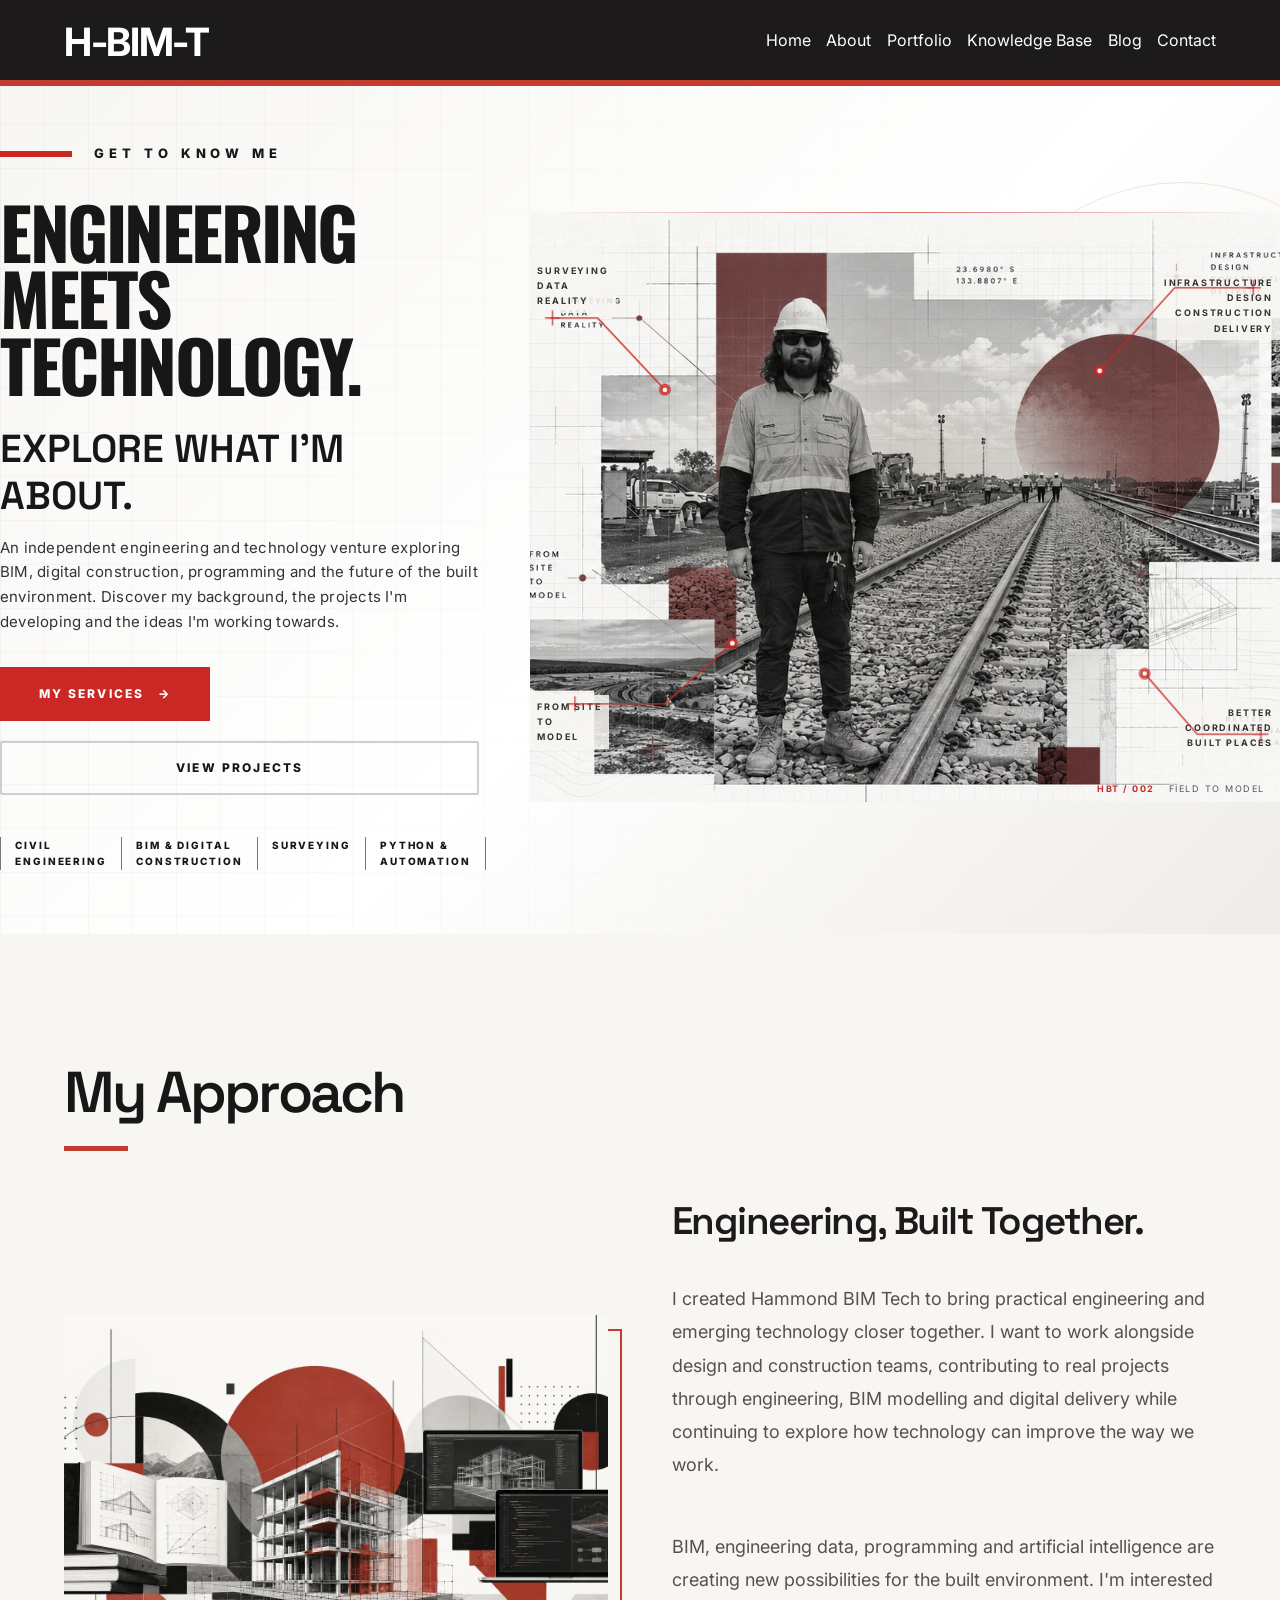
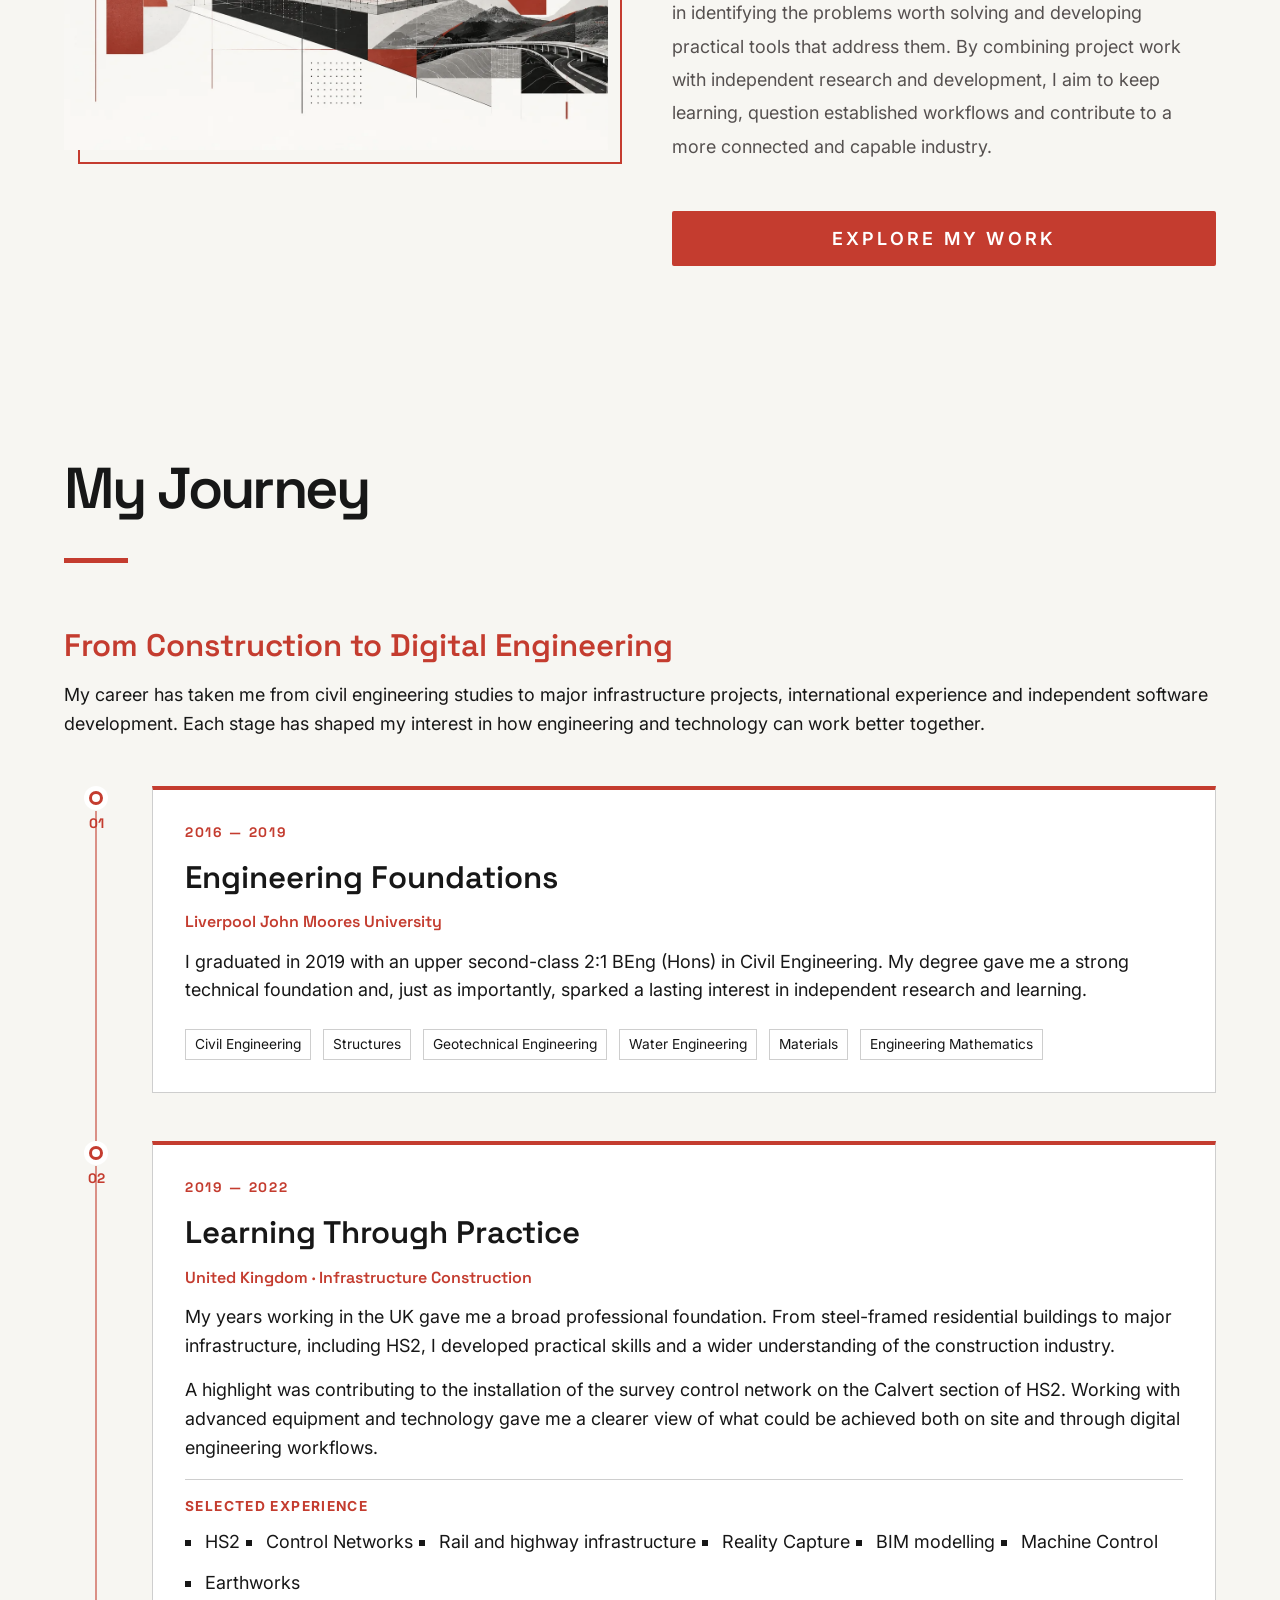
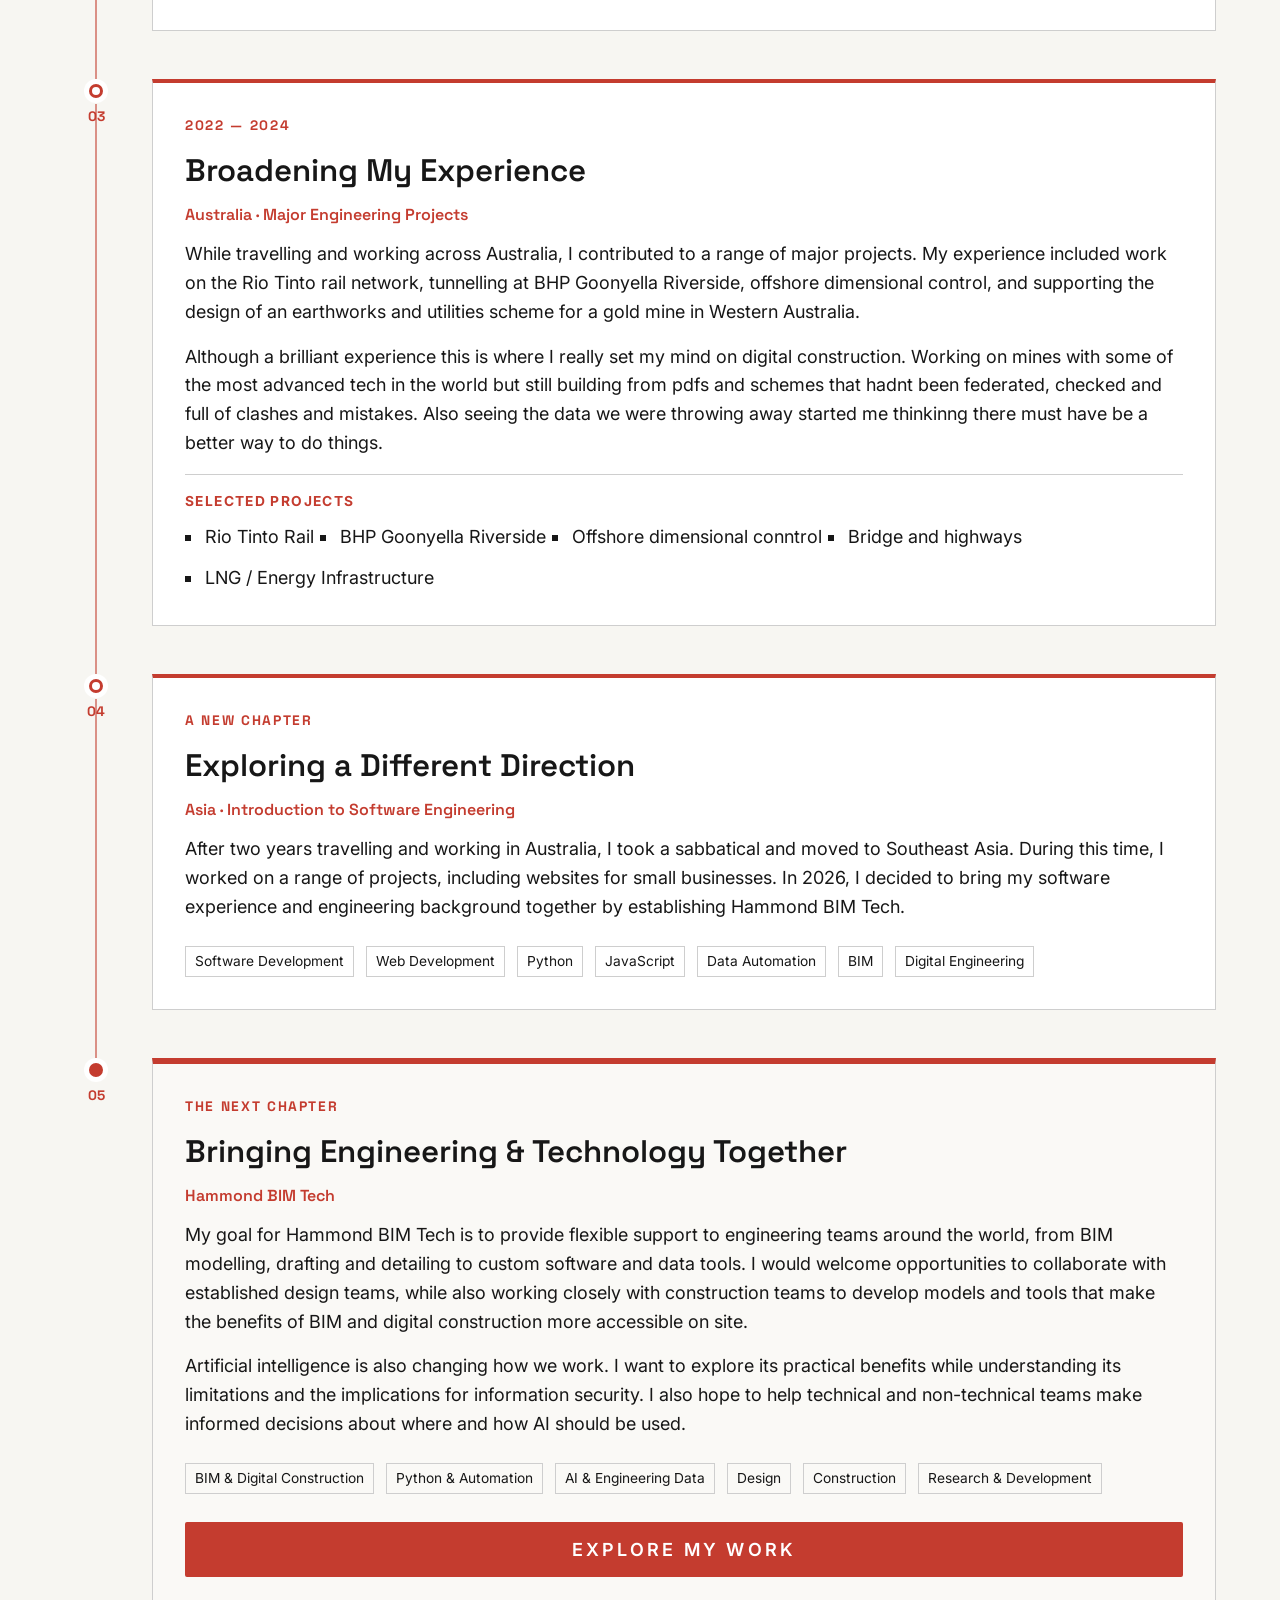
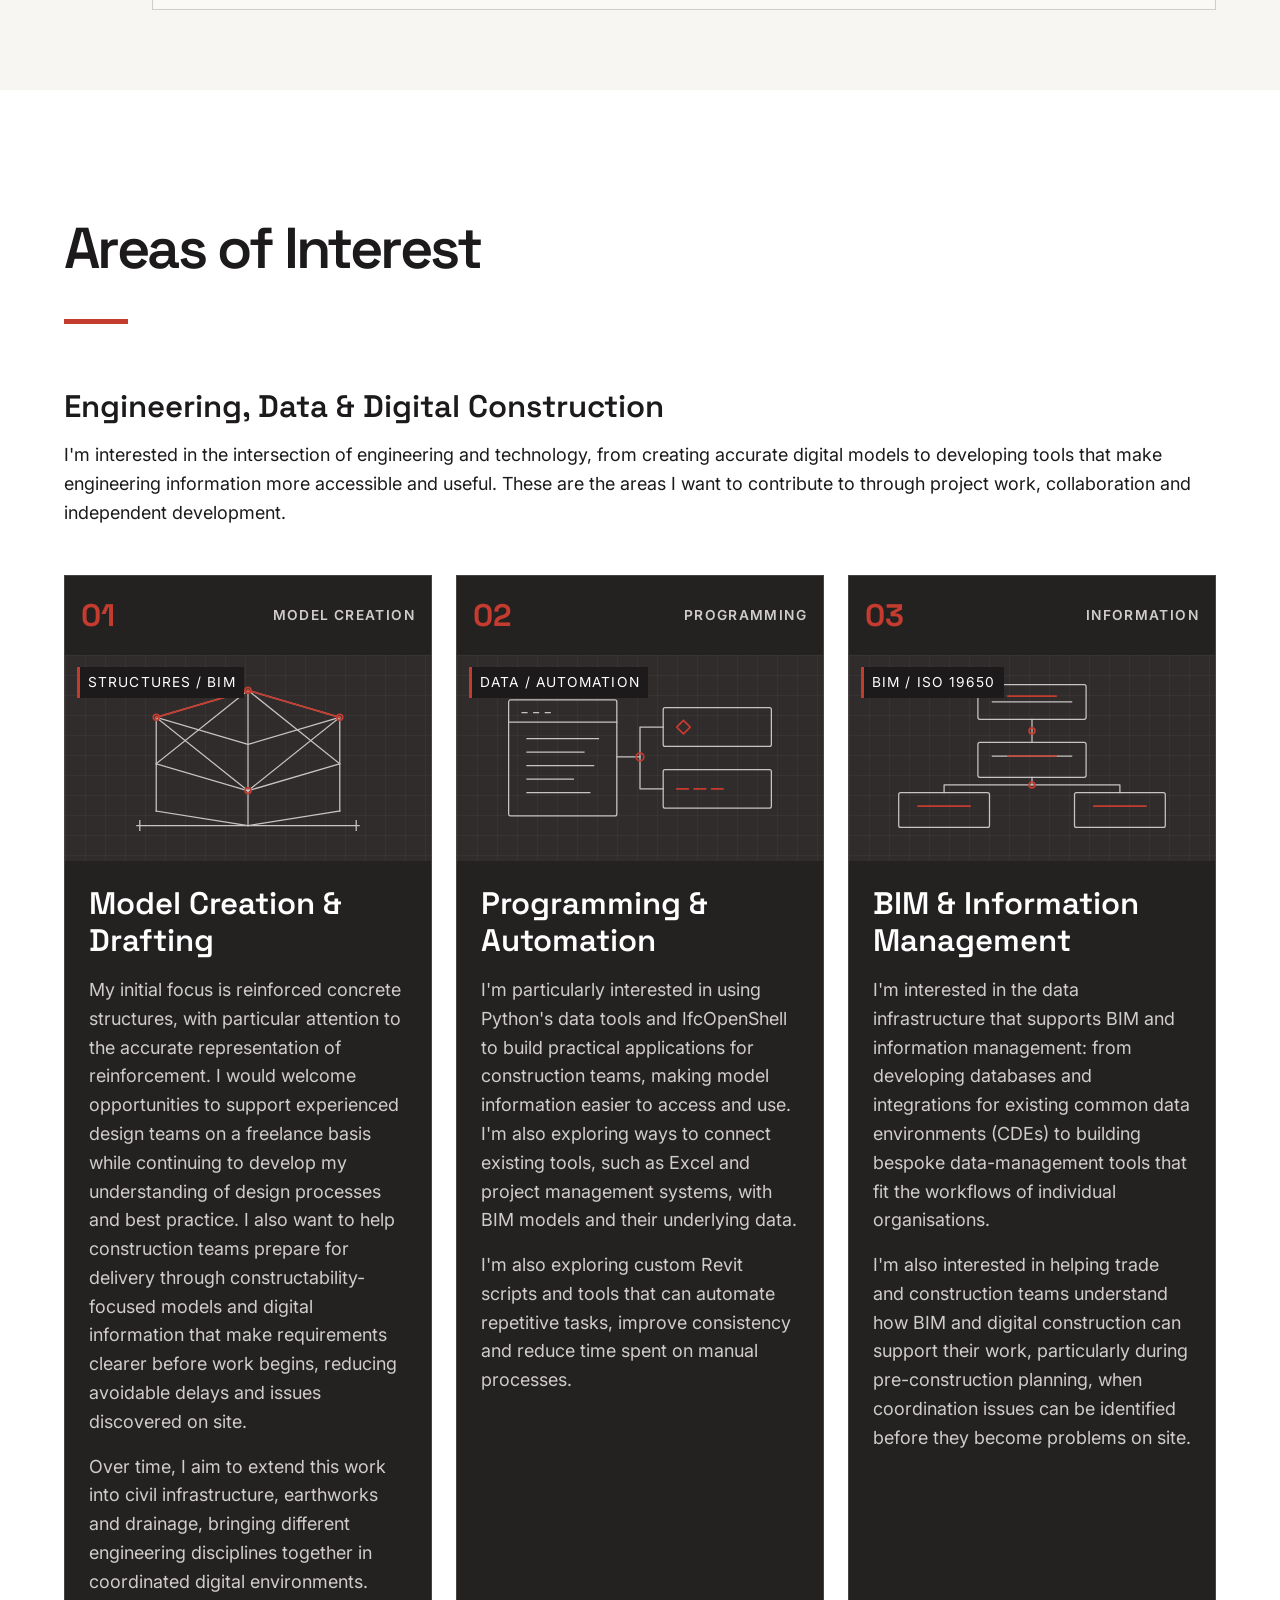
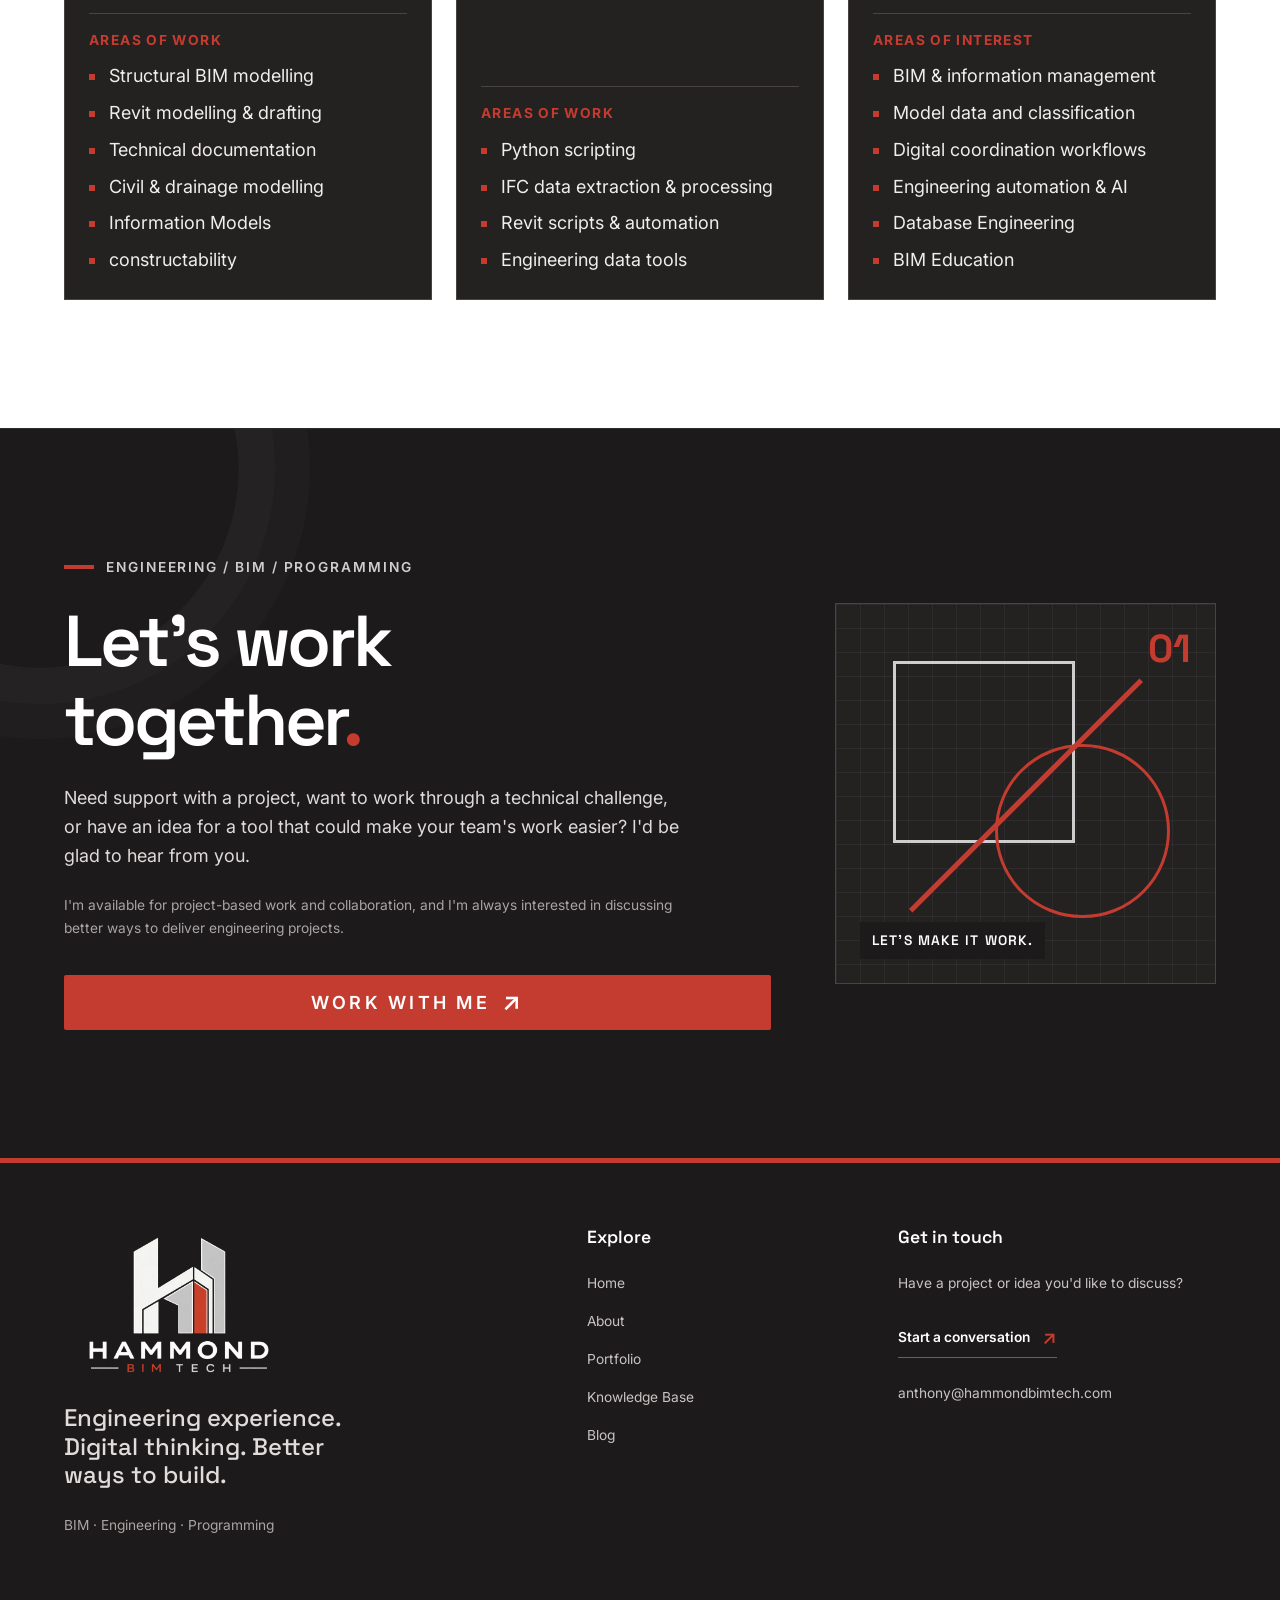
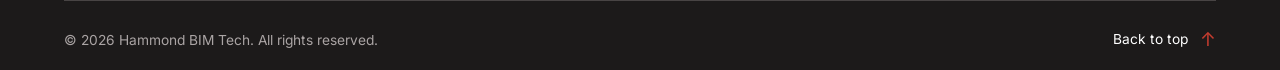
==== about/index.html @ bda22f1b "Initial commit" ====
<!DOCTYPE html>
<html lang="en">
<head>
    <meta charset="UTF-8">
    <meta name="viewport" content="width=device-width, initial-scale=1.0">
    <title>About | Hammond BIM Tech</title>
    <link rel="stylesheet" href="/assets/css/global.css">
    <link rel="stylesheet" href="/assets/css/styles.css">
</head>
<body>
    <!-- Header -->
    <div id="header"></div>

    <!-- Hero -->
    <section class="hero-section">
        <div id="a-hero"></div>
    </section>

    <!-- About -->
    
    
    <section>
        <div class="inner about">
            <h2>My Approach</h2>
            <hr class="line-break">

            <div class="about-content">
                <div class="about-description">
                    <h5>Engineering, Built Together.</h5>

                    <p>
                        I created Hammond BIM Tech to bring practical engineering and emerging technology closer together. I want to work alongside design and construction teams, contributing to real projects through engineering, BIM modelling and digital delivery while continuing to explore how technology can improve the way we work.
                    </p>

                    <p>
                        BIM, engineering data, programming and artificial intelligence are creating new possibilities for the built environment. I'm interested in identifying the problems worth solving and developing practical tools that address them. By combining project work with independent research and development, I aim to keep learning, question established workflows and contribute to a more connected and capable industry.
                    </p>

                    <a href="/portfolio/index.html" class="button tertiary">Explore My Work</a>
                </div>

                <div class="about-image">
                    <img src="/assets/media/Architectural Learning and Digital Workflow.webp"
                        alt="Engineering and digital construction workflows">
                </div>
            </div>
        </div>
    </section>

    
    <!-- My Journey -->
    <section class="journey-section">
        <div class="inner journey">

            <h2>My Journey</h2>
            <hr class="line-break">

            <h5 class="journey-intro-heading">
                From Construction to Digital Engineering
            </h5>

            <p class="journey-intro">
                My career has taken me from civil engineering studies to major infrastructure projects, international experience and independent software development. Each stage has shaped my interest in how engineering and technology can work better together.
            </p>

            <div class="journey-timeline">

                <!-- University -->
                <article class="journey-item">
                    <div class="journey-marker">
                        <span class="journey-node"></span>
                        <span class="journey-index">01</span>
                    </div>

                    <div class="journey-card">
                        <span class="journey-period">2016 — 2019</span>
                        <h3>Engineering Foundations</h3>
                        <h5>Liverpool John Moores University</h5>

                        <p>
                            I graduated in 2019 with an upper second-class 2:1 BEng (Hons) in Civil Engineering. My degree gave me a strong technical foundation and, just as importantly, sparked a lasting interest in independent research and learning.
                        </p>

                        <div class="journey-tags">
                            <span>Civil Engineering</span>
                            <span>Structures</span>
                            <span>Geotechnical Engineering</span>
                            <span>Water Engineering</span>
                            <span>Materials</span>
                            <span>Engineering Mathematics</span>
                        </div>
                    </div>
                </article>

                <!-- United Kingdom -->
                <article class="journey-item">
                    <div class="journey-marker">
                        <span class="journey-node"></span>
                        <span class="journey-index">02</span>
                    </div>

                    <div class="journey-card">
                        <span class="journey-period">2019 — 2022</span>
                        <h3>Learning Through Practice</h3>
                        <h5>United Kingdom · Infrastructure Construction</h5>

                        <p>
                            My years working in the UK gave me a broad professional foundation. From steel-framed residential buildings to major infrastructure, including HS2, I developed practical skills and a wider understanding of the construction industry.
                        </p>

                        <p>
                            A highlight was contributing to the installation of the survey control network on the Calvert section of HS2. Working with advanced equipment and technology gave me a clearer view of what could be achieved both on site and through digital engineering workflows.
                        </p>

                        <div class="journey-project">
                            <span class="journey-project-label">SELECTED EXPERIENCE</span>
                            <ul>
                                <li>HS2</li>
                                <li>Control Networks</li>
                                <li>Rail and highway infrastructure</li>
                                <li>Reality Capture</li>
                                <li>BIM modelling</li>
                                <li>Machine Control</li>
                                <li>Earthworks</li>
                            </ul>
                        </div>
                    </div>
                </article>

                <!-- Australia -->
                <article class="journey-item">
                    <div class="journey-marker">
                        <span class="journey-node"></span>
                        <span class="journey-index">03</span>
                    </div>

                    <div class="journey-card">
                        <span class="journey-period">2022 — 2024</span>
                        <h3>Broadening My Experience</h3>
                        <h5>Australia · Major Engineering Projects</h5>

                        <p>
                            While travelling and working across Australia, I contributed to a range of major projects. My experience included work on the Rio Tinto rail network, tunnelling at BHP Goonyella Riverside, offshore dimensional control, and supporting the design of an earthworks and utilities scheme for a gold mine in Western Australia.
                        </p>

                        <p>
                            Although a brilliant experience this is where I really set my mind on digital construction. Working on mines with some of the most advanced tech in the world but still building from pdfs and schemes that hadnt been federated, checked and full of clashes and mistakes. Also seeing the data  we were throwing away started me thinkinng there must have be a better way to do things. 
                        </p>

                        <div class="journey-project">
                            <span class="journey-project-label">SELECTED PROJECTS</span>
                            <ul>
                                <li>Rio Tinto Rail</li>
                                <li>BHP Goonyella Riverside</li>
                                <li>Offshore dimensional conntrol</li>
                                <li>Bridge and highways</li>
                                <li>LNG / Energy Infrastructure</li>
                            </ul>
                        </div>
                    </div>
                </article>

                <!-- Asia -->
                <article class="journey-item">
                    <div class="journey-marker">
                        <span class="journey-node"></span>
                        <span class="journey-index">04</span>
                    </div>

                    <div class="journey-card">
                        <span class="journey-period">A NEW CHAPTER</span>
                        <h3>Exploring a Different Direction</h3>
                        <h5>Asia · Introduction to Software Engineering</h5>

                        <p>
                            After two years travelling and working in Australia, I took a sabbatical and moved to Southeast Asia. During this time, I worked on a range of projects, including websites for small businesses. In 2026, I decided to bring my software experience and engineering background together by establishing Hammond BIM Tech.
                        </p>


                        <div class="journey-tags">
                            <span>Software Development</span>
                            <span>Web Development</span>
                            <span>Python</span>
                            <span>JavaScript</span>
                            <span>Data Automation</span>
                            <span>BIM</span>
                            <span>Digital Engineering</span>
                        </div>
                    </div>
                </article>

                <!-- Hammond BIM Tech -->
                <article class="journey-item journey-current">
                    <div class="journey-marker">
                        <span class="journey-node"></span>
                        <span class="journey-index">05</span>
                    </div>

                    <div class="journey-card">
                        <span class="journey-period">THE NEXT CHAPTER</span>
                        <h3>Bringing Engineering & Technology Together</h3>
                        <h5>Hammond BIM Tech</h5>

                        <p>
                            My goal for Hammond BIM Tech is to provide flexible support to engineering teams around the world, from BIM modelling, drafting and detailing to custom software and data tools. I would welcome opportunities to collaborate with established design teams, while also working closely with construction teams to develop models and tools that make the benefits of BIM and digital construction more accessible on site.  
                        </p>

                        <p>
                            Artificial intelligence is also changing how we work. I want to explore its practical benefits while understanding its limitations and the implications for information security. I also hope to help technical and non-technical teams make informed decisions about where and how AI should be used.
                        </p>

                        <div class="journey-tags">
                            <span>BIM & Digital Construction</span>
                            <span>Python & Automation</span>
                            <span>AI & Engineering Data</span>
                            <span>Design</span>
                            <span>Construction</span>
                            <span>Research & Development</span>
                        </div>

                        <a href="/portfolio/index.html"
                        class="button tertiary journey-button">
                            Explore My Work
                        </a>
                    </div>
                </article>

            </div>
        </div>
    </section>

    
    <!-- Areas of Interest -->
    <section class="interests-section">
        <div class="inner interests">

            <h2>Areas of Interest</h2>
            <hr class="line-break">

            <h5>Engineering, Data & Digital Construction</h5>

            <p class="interests-intro">
                I'm interested in the intersection of engineering and technology, from creating accurate digital models to developing tools that make engineering information more accessible and useful. These are the areas I want to contribute to through project work, collaboration and independent development.
            </p>

            <div class="interests-grid">

                <!-- 01: Model Creation -->
                <article class="interest-card">
                    <div class="interest-card-header">
                        <span class="interest-index">01</span>
                        <span class="interest-category">MODEL CREATION</span>
                    </div>

                    <div class="interest-graphic interest-graphic-model">
                        <span class="interest-graphic-label">STRUCTURES / BIM</span>
                        <svg viewBox="0 0 320 180" role="img"
                            aria-label="Abstract structural frame drawing">
                            <g class="interest-drawing">
                                <path d="M65 145 V48 L160 20 L255 48 V145"/>
                                <path d="M65 48 L160 76 L255 48"/>
                                <path d="M65 96 L160 124 L255 96"/>
                                <path d="M160 20 V160"/>
                                <path d="M65 145 L160 160 L255 145"/>
                                <path d="M65 48 L160 124"/>
                                <path d="M255 48 L160 124"/>
                                <path d="M65 96 L160 20"/>
                                <path d="M255 96 L160 20"/>
                                <path d="M45 160 H275"/>
                                <path d="M48 155 V165 M272 155 V165"/>
                            </g>
                            <g class="interest-drawing-accent">
                                <path d="M65 48 L160 20 L255 48"/>
                                <circle cx="65" cy="48" r="3"/>
                                <circle cx="160" cy="20" r="3"/>
                                <circle cx="255" cy="48" r="3"/>
                                <circle cx="160" cy="124" r="3"/>
                            </g>
                        </svg>
                    </div>

                    <div class="interest-card-body">
                        <h3>Model Creation & Drafting</h3>

                        <p>
                            My initial focus is reinforced concrete structures, with particular attention to the accurate representation of reinforcement. I would welcome opportunities to support experienced design teams on a freelance basis while continuing to develop my understanding of design processes and best practice. I also want to help construction teams prepare for delivery through constructability-focused models and digital information that make requirements clearer before work begins, reducing avoidable delays and issues discovered on site.
                        </p>

                        <p>
                            Over time, I aim to extend this work into civil infrastructure, earthworks and drainage, bringing different engineering disciplines together in coordinated digital environments.
                        </p>

                        <div class="interest-services">
                            <span class="interest-services-label">AREAS OF WORK</span>
                            <ul>
                                <li>Structural BIM modelling</li>
                                <li>Revit modelling & drafting</li>
                                <li>Technical documentation</li>
                                <li>Civil & drainage modelling</li>
                                <li>Information Models</li>
                                <li>constructability</li>
                            </ul>
                        </div>
                    </div>
                </article>

                <!-- 02: Programming -->
                <article class="interest-card">
                    <div class="interest-card-header">
                        <span class="interest-index">02</span>
                        <span class="interest-category">PROGRAMMING</span>
                    </div>

                    <div class="interest-graphic interest-graphic-code">
                        <span class="interest-graphic-label">DATA / AUTOMATION</span>
                        <svg viewBox="0 0 320 180" role="img"
                            aria-label="Abstract engineering data and code diagram">
                            <g class="interest-drawing">
                                <rect x="24" y="30" width="112" height="120" rx="2"/>
                                <path d="M24 53 H136"/>
                                <path d="M38 43 H43 M50 43 H55 M62 43 H67"/>
                                <path d="M43 70 H117 M43 84 H102 M43 98 H112 M43 112 H91 M43 126 H108"/>
                                <rect x="184" y="38" width="112" height="40" rx="2"/>
                                <rect x="184" y="102" width="112" height="40" rx="2"/>
                                <path d="M136 89 H160 V58 H184"/>
                                <path d="M160 89 V122 H184"/>
                            </g>
                            <g class="interest-drawing-accent">
                                <path d="M198 58 L205 51 L212 58 L205 65 Z"/>
                                <path d="M198 122 H210 M216 122 H228 M234 122 H246"/>
                                <circle cx="160" cy="89" r="4"/>
                            </g>
                        </svg>
                    </div>

                    <div class="interest-card-body">
                        <h3>Programming & Automation</h3>

                        <p>
                            I'm particularly interested in using Python's data tools and IfcOpenShell to build practical applications for construction teams, making model information easier to access and use. I'm also exploring ways to connect existing tools, such as Excel and project management systems, with BIM models and their underlying data. 
                        </p>

                        <p>
                            I'm also exploring custom Revit scripts and tools that can automate repetitive tasks, improve consistency and reduce time spent on manual processes.
                        </p>

                        <div class="interest-services">
                            <span class="interest-services-label">AREAS OF WORK</span>
                            <ul>
                                <li>Python scripting</li>
                                <li>IFC data extraction & processing</li>
                                <li>Revit scripts & automation</li>
                                <li>Engineering data tools</li>
                            </ul>
                        </div>
                    </div>
                </article>

                <!-- 03: BIM and Information Management -->
                <article class="interest-card">
                    <div class="interest-card-header">
                        <span class="interest-index">03</span>
                        <span class="interest-category">INFORMATION</span>
                    </div>

                    <div class="interest-graphic interest-graphic-bim">
                        <span class="interest-graphic-label">BIM / ISO 19650</span>
                        <svg viewBox="0 0 320 180" role="img"
                            aria-label="Abstract connected engineering information diagram">
                            <g class="interest-drawing">
                                <rect x="104" y="14" width="112" height="36" rx="2"/>
                                <rect x="22" y="126" width="94" height="36" rx="2"/>
                                <rect x="204" y="126" width="94" height="36" rx="2"/>
                                <rect x="104" y="74" width="112" height="36" rx="2"/>
                                <path d="M160 50 V74"/>
                                <path d="M160 110 V118 H69 V126"/>
                                <path d="M160 118 H251 V126"/>
                                <path d="M119 32 H201"/>
                                <path d="M119 88 H201"/>
                            </g>
                            <g class="interest-drawing-accent">
                                <circle cx="160" cy="62" r="3"/>
                                <circle cx="160" cy="118" r="3"/>
                                <path d="M135 26 H185 M135 88 H185"/>
                                <path d="M42 140 H96 M224 140 H278"/>
                            </g>
                        </svg>
                    </div>

                    <div class="interest-card-body">
                        <h3>BIM & Information Management</h3>

                        <p>
                            I'm interested in the data infrastructure that supports BIM and information management: from developing databases and integrations for existing common data environments (CDEs) to building bespoke data-management tools that fit the workflows of individual organisations.
                        </p>

                        <p>
                            I'm also interested in helping trade and construction teams understand how BIM and digital construction can support their work, particularly during pre-construction planning, when coordination issues can be identified before they become problems on site.
                        </p>

                        <div class="interest-services">
                            <span class="interest-services-label">AREAS OF INTEREST</span>
                            <ul>
                                <li>BIM & information management</li>
                                <li>Model data and classification</li>
                                <li>Digital coordination workflows</li>
                                <li>Engineering automation & AI</li>
                                <li>Database Engineering</li>
                                <li>BIM Education</li>
                            </ul>
                        </div>
                    </div>
                </article>

            </div>
        </div>
    </section>

    
    <!-- Call to action -->
    <section class="cta-section">
        <div class="inner cta">

            <div class="cta-content">
                <span class="cta-eyebrow">ENGINEERING / BIM / PROGRAMMING</span>

                <h2>Let's work<br class="cta-break"> together<span class="cta-period">.</span></h2>

                <p>
                    Need support with a project, want to work through a technical challenge, or have an idea for a tool that could make your team's work easier? I'd be glad to hear from you.
                </p>

                <p class="cta-secondary-text">
                    I'm available for project-based work and collaboration, and I'm always interested in discussing better ways to deliver engineering projects.
                </p>

                <a href="/contact/index.html" class="button tertiary cta-button">
                    <span>Work With Me</span>
                    <span class="cta-arrow" aria-hidden="true">↗</span>
                </a>
            </div>

            <div class="cta-graphic" aria-hidden="true">
                <div class="cta-graphic-square"></div>
                <div class="cta-graphic-circle"></div>
                <div class="cta-graphic-line"></div>
                <span class="cta-graphic-label">LET'S MAKE IT WORK.</span>
                <span class="cta-graphic-number">01</span>
            </div>

        </div>
    </section>





    


    <!-- Footer -->
    <div id="footer"></div>
    


    <script src="/assets/js/components.js"></script>
    <script src="/assets/js/script.js"></script>
</body>
</html>
---- assets/css/global.css ----
/* ============================================================
   HAMMOND WEB SOLUTIONS - GLOBAL CORE LIBRARY
   ============================================================ */

/* 1. RESET & BASE
   ------------------------------------------------------------ */

@import url('https://fonts.googleapis.com/css2?family=Inter:wght@400;500;600;700&family=Space+Grotesk:wght@400;500;600;700&display=swap');


*, *::before, *::after {
  box-sizing: border-box;
}

* {
  margin: 0;
  padding: 0;
}

html, body {
  height: 100%;
}

body {
  line-height: 1.5;
  -webkit-font-smoothing: antialiased;
  overflow-x: hidden; /* Critical for "Glued" layout */
  background-color: var(--color-bg);
  color: var(--color-text);
}

img, picture, video, canvas, svg {
  display: block;
  max-width: 100%;
}

input, button, textarea, select {
  font: inherit;
}

p, h1, h2, h3, h4, h5, h6 {
  overflow-wrap: break-word;
}

ul, ol {
  list-style: none;
}

a {
  text-decoration: none;
  color: inherit;
}

/* 2. THE ENGINE (:root)
   ------------------------------------------------------------ */
:root {
  /* FONT VARIABLES */
  --font-primary: 'Space Grotesk', sans-serif;
  --font-secondary: 'Inter', sans-serif;

  /* BRAND COLORS */
  --color-primary: #1C1A1A;
  --color-secondary: #cecece;
  --color-tertiary: #C43C2F;
  --color-bg: white;
  --color-text: black;
  --color-text-light: white;

  /* SPACING SYSTEM (8pt Grid) */
  --space-3xs: 0.25rem; /* 4px */
  --space-2xs: 0.5rem;  /* 8px */
  --space-xs: 0.75rem;  /* 12px */
  --space-s: 1rem;      /* 16px */
  --space-m: 1.5rem;    /* 24px */
  --space-l: 2rem;      /* 32px */
  --space-xl: 3rem;     /* 48px */
  --space-2xl: 4rem;    /* 64px */
  --space-3xl: 8rem;    /* 128px */

  /* FLUID TYPE SCALE (Major Third) */
  --text-p: clamp(1rem, 0.95rem + 0.24vw, 1.125rem);
  --text-h6: clamp(1.25rem, 1.16rem + 0.45vw, 1.5rem);
  --text-h5: clamp(1.56rem, 1.41rem + 0.76vw, 1.95rem);
  --text-h4: clamp(1.95rem, 1.71rem + 1.2vw, 2.44rem);
  --text-h3: clamp(2.44rem, 2.08rem + 1.8vw, 3.15rem);
  --text-h2: clamp(2.8rem, 2.4rem + 2.2vw, 3.6rem);
  --text-h1: clamp(3.2rem, 2.7rem + 3vw, 4.5rem);
  --text-xs: clamp(0.8rem, 0.78rem + 0.1vw, 0.88rem);

  --lh-display: 1.1;
  --lh-heading: 1.2;
  --lh-body: 1.6;

  /* SIZING CONSTANTS */
  --h-height-mobile: 64px;
  --h-height-desktop: 80px;
  --inner-max-desktop: 1400px;

  /* MOBILE DEFAULTS (Mobile First) */
  --h-height: var(--h-height-mobile);
  --inner-width: 90%;
  --inner-max: 90%;

  /* THE VIEWPORT CALCULATION (Point 3) */
  --av: calc(100vh - var(--h-height) - 10px);


  /* BUTTON STRUCTURAL DEFAULTS */
  --btn-font-weight: 600;
  --btn-transition: 0.2s ease-in-out;
  
  /* PADDING RATIO (Using your 8pt spacing system) */
  --btn-py: var(--space-s);  /* 16px vertical */
  --btn-px: var(--space-xl); /* 48px horizontal */
  --btn-radius: 4px;         /* Default base radius */

  /* Icons */
  --icon-arrow: clamp(1.2rem, 1rem + 0.55vw, 1.4rem);

}

/* 3. RESPONSIVE UPGRADES
   ------------------------------------------------------------ */
@media (min-width: 769px) {
  :root {
    --h-height: var(--h-height-desktop);
    --inner-width: 90%;
    --inner-max: var(--inner-max-desktop);
  }
}

/* 4. TYPOGRAPHY APPLICATION
   ------------------------------------------------------------ */
h1, h2, h3 {
  font-family: var(--font-primary); /* HEADINGS = IMPACT FONT */
  line-height: var(--lh-display);
  font-weight: 600;
  margin-bottom: var(--space-m);
}

h4, h5, h6 {
  font-family: var(--font-primary);
  line-height: var(--lh-heading);
  font-weight: 600;
  margin-bottom: var(--space-s);
}

h1 { font-size: var(--text-h1); }
h2 { font-size: var(--text-h2); }
h3 { font-size: var(--text-h3); }
h4 { font-size: var(--text-h4); }
h5 { font-size: var(--text-h5); }
h6 { font-size: var(--text-h6); }

p{
  font-family: var(--font-secondary); /* BODY = READABLE FONT */
  font-size: var(--text-p);
  line-height: var(--lh-body);
  margin-bottom: var(--space-m);
}

a{
  font-family: var(--font-secondary);
}

/* 5. STRUCTURE & LAYOUT
   ------------------------------------------------------------ */
.inner {
  width: var(--inner-width);
  max-width: var(--inner-max);
  margin-inline: auto;
  position: relative;
}

/* Vertical Rhythm Reset */
.inner > *:last-child {
  margin-bottom: 0;
}

.btn {
  display: inline-flex;
  align-items: center;
  justify-content: center;
  gap: var(--space-xs);
  font-family: var(--font-secondary);
  font-weight: var(--btn-font-weight);
  font-size: var(--text-p);
  text-align: center;
  padding: var(--space-xs) var(--space-xl);
  border-radius: var(--btn-radius);
  transition: background-color 1s ease;
  cursor: pointer;
  border: 2px solid var(--color-tertiary);
  white-space: nowrap;
  user-select: none;
  color: var(--color-tertiary);
}

.btn:hover{
  background-color: var(--color-tertiary);
  border: var(--color-tertiary);
  color: var(--color-bg);

}

.btn.primary{
  background-color: var(--color-primary);
  color: var(--color-text);
}

.btn.secondary{
  background-color: var(--color-secondary);
  color: var(--color-text);
  width: 100%;
  border: 2px solid var(--color-secondary);
}

.button.secondary{
  background-color: var(--color-secondary);
  color: var(--color-text);
  width: 100%;
  border: 2px solid var(--color-secondary);
}

.button.tertiary{
  display: inline-flex;
  align-items: center;
  justify-content: center;
  gap: var(--space-xs);
  font-family: var(--font-secondary);
  font-weight: var(--btn-font-weight);
  font-size: var(--text-p);
  text-align: center;
  padding: var(--space-xs) var(--space-xs);
  transition: all 0.3s ease;
  cursor: pointer;
  border: 2px solid var(--color-tertiary);
  white-space: nowrap;
  user-select: none;
  color: var(--color-text-light);
  background-color: var(--color-tertiary);
  width: 100%;
}

.button:hover{
  box-shadow: 5px 5px 0px var(--color-primary);
  

}

.btn-text{
  display: flex;
  align-items: center;
  justify-content: center;
  gap: var(--space-xs);
  font-family: var(--font-secondary);
  font-weight: var(--btn-font-weight);
  font-size: var(--text-p);
  text-align: center;
  transition: var(--btn-transition);
  cursor: pointer;
  white-space: nowrap;
  user-select: none;
  text-decoration: underline 2px;
}

.btn-cta{
  display: inline-block;
  padding: var(--space-xs) var(--space-s);
  color: var(--color-bg);
  text-decoration: none;
  font-weight: 700;
  font-size: 0.7rem;
  border-radius: 0;
  white-space: nowrap;
  text-transform: uppercase;
  letter-spacing: 1px;
  background-color: var(--color-secondary);
}

.arrow {
  width: var(--icon-arrow);
  height: var(--icon-arrow);
  flex-shrink: 0;
  transition: transform var(--btn-transition);
  transform: scale(1.8);
  rotate: -45deg;
}


.line-break{
  width: 100%;
  height: 5px;
  color: var(--color-tertiary);
  background-color: var(--color-tertiary);
  border: 1px solid var(--color-tertiary);
  display: block;
  padding-top: 0;
  margin-top: 0;
  margin-bottom: var(--space-m);
}

.line-break-p{
  width: 100%;
  height: 5px;
  color: var(--color-tertiary);
  background-color: var(--color-text-light);
  border: 1px solid var(--color-text-light);
  display: block;
  padding-top: 0;
  margin-top: 0;
  margin-bottom: var(--space-m);
}







/* ============================================================
   SECTION MULTIPLIERS (The "Glue")
   ============================================================ */

/* 1. MOBILE HEIGHTS (Default) */
.m-s-quarter { min-height: calc(var(--av) * 0.25); }
.m-s-half    { min-height: calc(var(--av) * 0.5); }
.m-s-3-4     { min-height: calc(var(--av) * 0.75); }
.m-s-full    { min-height: var(--av); }
.m-s-double  { min-height: calc(var(--av) * 2); }
.m-s-triple  { min-height: calc(var(--av) * 3); }

/* 2. DESKTOP HEIGHTS (769px and up) */
@media (min-width: 769px) {
  .d-s-quarter { min-height: calc(var(--av) * 0.25) !important; }
  .d-s-half    { min-height: calc(var(--av) * 0.5) !important; }
  .d-s-3-4     { min-height: calc(var(--av) * 0.75) !important; }
  .d-s-full    { min-height: var(--av) !important; }
  .d-s-double  { min-height: calc(var(--av) * 2) !important; }
  .d-s-triple  { min-height: calc(var(--av) * 3) !important; }
}
---- assets/css/styles.css ----
/* ------------------------------------- */
/* Components */
/* ------------------------------------- */



/* ------ */
/* Header */
/* ------ */
#header {
    height: var(--h-height);
}


header {
    position: fixed;
    top: 0;
    left: 0;
    width: 100%;
    z-index: 1000;
    box-sizing: border-box;

    background-color: var(--color-primary);
    color: var(--color-text-light);
    border-bottom: 6px solid var(--color-tertiary);
}

.header-inner{
    display: flex;
    justify-content: space-between;
    align-items: center;
    height: var(--h-height);
}

.header-logo{
    font-size: var(--text-h4);
    margin-bottom: 0;
    transition: all ease 0.3s;
}

.header-logo:hover{
    color: var(--color-tertiary);
}

.hamburger {
    display: flex;
    flex-direction: column;
    gap: 6px;
    width: 30px;
    cursor: pointer;
}

.hamburger span {
    display: block;
    width: 100%;
    height: 3px;
    background-color: var(--color-text-light);
    border-radius: 2px;
}

.nav-menu{
    display: none;
}

.nav-button{
    transition: all ease 0.3s;

}

.nav-button:hover{
    color: var(--color-tertiary);
}

@media(min-width: 1024px){
    .hamburger{
        display: none;
    }

    .nav-menu{
        display: flex;
        justify-content: space-between;
        align-items: center;
        height: 100%;
        min-width: 450px;
        color: var(--color-text-light);
    }
}


/* ---------------- */
/* SLIDE OUT MENU   */
/* ---------------- */

.hamburger {
    position: relative;
    z-index: 1001;
    cursor: pointer;
}

.hamburger span {
    display: block;
    transition: transform 0.3s ease, opacity 0.3s ease;
}

/* Hamburger to cross */

.hamburger.active span:nth-child(1) {
    transform: translateY(8.5px) rotate(45deg);
}

.hamburger.active span:nth-child(2) {
    opacity: 0;
}

.hamburger.active span:nth-child(3) {
    transform: translateY(-8.5px) rotate(-45deg);
}


.slide-menu {
    position: fixed;
    top: calc(var(--h-height) + 5px);
    right: 0;
    width: 100%;
    height: 100vh;
    overflow-y: hidden;

    display: flex;
    flex-direction: column;
    align-items: flex-start;
    gap: var(--space-m);
    background-color: var(--color-primary);
    z-index: 1002;

    transform: translateX(100%);
    visibility: hidden;
    pointer-events: none;

    transition:
        transform 0.4s ease,
        visibility 0s linear 0.4s;
}

.slide-menu-inner{
    display: flex;
    flex-direction: column;
    justify-content: flex-start;
    align-items: stretch;
    font-size: var(--text-h6);
    height: 100%;
}

.slide-menu.active {
    transform: translateX(0);
    visibility: visible;
    pointer-events: auto;

    transition:
        transform 0.4s ease,
        visibility 0s;
}


.slide-menu-link {
    display: block;
    color: var(--color-text-light);
    text-decoration: none;
    font-size: var(--text-h5);
    padding: var(--space-s) 0;
    border-bottom: 1px solid var(--color-secondary);
    transition: all ease 0.3s;
}

.slide-menu-link:hover {
    color: var(--color-tertiary);
}

/* Desktop: hide slide-out and hamburger */

@media (min-width: 1024px) {
    .slide-menu,
    .hamburger {
        display: none;
    }
}




/* ------------------------------------- */
/* SITE FOOTER                           */
/* ------------------------------------- */

.site-footer {
    background-color: var(--color-primary);
    color: var(--color-text-light);
    border-top: 5px solid var(--color-tertiary);
    padding-top: var(--space-2xl);
    padding-bottom: var(--space-s);
}

.site-footer-inner {
    display: flex;
    flex-direction: column;
}

/* Main footer layout */

.footer-main {
    display: grid;
    grid-template-columns: minmax(0, 1fr);
    gap: var(--space-xl);
    padding-bottom: var(--space-2xl);
}

/* Brand column */

.footer-brand {
    display: flex;
    flex-direction: column;
    align-items: flex-start;
    gap: var(--space-m);
}

.footer-logo {
    display: inline-block;
    width: 100%;
    max-width: 230px;
    transition: opacity 0.25s ease;
}

.footer-logo:hover {
    opacity: 0.8;
}

.footer-logo img {
    display: block;
    width: 100%;
    height: auto;
    object-fit: contain;
    object-position: left center;
}

.site-footer .footer-tagline {
    max-width: 320px;
    margin-bottom: 0;
    color: #e0dcdc;
    font-family: var(--font-primary);
    font-size: var(--text-h6);
    font-weight: 500;
    line-height: var(--lh-heading);
}

.footer-location {
    color: #aaa4a4;
    font-family: var(--font-secondary);
    font-size: var(--text-xs);
    line-height: var(--lh-body);
}

/* Navigation and contact columns */

.footer-navigation,
.footer-contact {
    display: flex;
    flex-direction: column;
    align-items: flex-start;
    gap: var(--space-s);
    min-width: 0;
}

.site-footer .footer-heading {
    margin-bottom: var(--space-2xs);
    color: var(--color-text-light);
    font-family: var(--font-primary);
    font-size: 1.1rem;
    font-weight: 600;
    line-height: var(--lh-heading);
}

.footer-navigation a,
.footer-contact-link,
.footer-email {
    display: inline-flex;
    align-items: center;
    gap: var(--space-xs);
    max-width: 100%;
    overflow-wrap: anywhere;
    color: #c9c4c4;
    font-family: var(--font-secondary);
    font-size: var(--text-xs);
    line-height: var(--lh-body);
    text-decoration: none;
    transition: color 0.2s ease;
}

.footer-navigation a:hover,
.footer-email:hover {
    color: var(--color-tertiary);
}

.site-footer .footer-contact > p {
    max-width: 340px;
    margin-bottom: var(--space-xs);
    color: #c9c4c4;
    font-size: var(--text-xs);
    line-height: var(--lh-body);
}

.site-footer .footer-contact-link {
    padding-bottom: 5px;
    border-bottom: 1px solid var(--color-tertiary);
    color: var(--color-text-light);
    font-weight: 600;
}

.footer-contact-link span {
    color: var(--color-tertiary);
    font-size: 1.2rem;
    transition: transform 0.2s ease;
}

.footer-contact-link:hover {
    color: var(--color-tertiary);
}

.footer-contact-link:hover span {
    transform: translate(3px, -3px);
}

.footer-email {
    margin-top: var(--space-2xs);
}

/* Copyright bar */

.footer-bottom {
    display: flex;
    flex-direction: column;
    align-items: flex-start;
    gap: var(--space-s);
    padding-top: var(--space-m);
    border-top: 1px solid #484444;
}

.site-footer .footer-copyright {
    margin-bottom: 0;
    color: #aaa4a4;
    font-size: var(--text-xs);
    line-height: var(--lh-body);
}

.footer-back-top {
    display: inline-flex;
    align-items: center;
    gap: var(--space-xs);
    color: var(--color-text-light);
    font-family: var(--font-secondary);
    font-size: var(--text-xs);
    text-decoration: none;
    transition: color 0.2s ease;
}

.footer-back-top span {
    color: var(--color-tertiary);
    font-size: 1.2rem;
    transition: transform 0.2s ease;
}

.footer-back-top:hover {
    color: var(--color-tertiary);
}

.footer-back-top:hover span {
    transform: translateY(-3px);
}

/* Tablet */

@media (min-width: 600px) {
    .footer-main {
        grid-template-columns: minmax(0, 1fr) minmax(0, 1fr);
        column-gap: var(--space-xl);
        row-gap: var(--space-2xl);
    }

    .footer-brand {
        grid-column: 1 / -1;
    }

    .footer-bottom {
        flex-direction: row;
        align-items: center;
        justify-content: space-between;
    }
}

/* Desktop */

@media (min-width: 1024px) {
    .site-footer {
        padding-top: var(--space-2xl);
    }

    .footer-main {
        grid-template-columns: minmax(0, 1.3fr) minmax(150px, 0.7fr)
                               minmax(220px, 0.9fr);
        column-gap: var(--space-2xl);
        row-gap: var(--space-xl);
        padding-bottom: var(--space-2xl);
    }

    .footer-brand {
        grid-column: auto;
    }
}

/* Accessibility */

@media (prefers-reduced-motion: reduce) {
    .footer-logo,
    .footer-navigation a,
    .footer-contact-link,
    .footer-email,
    .footer-contact-link span,
    .footer-back-top,
    .footer-back-top span {
        transition: none;
    }
}



/* ------------------------------------- */
/* Home */
/* ------------------------------------- */

/* ---- */
/* Hero */
/* ---- */

.hero-section {
    min-height: var(--av);
}

#hero {
    width: 100%;
}

.hero{
    position: relative;
}


.hero-content{
    display: flex;
    flex-direction: column;
    gap: var(--space-xs);
    max-width: 600px;

}

.hero-content > h1, p{
    display: block;
    margin-bottom: 0;

}

.hero-buttons{
    display: flex;
    gap: var(--space-s);
}

.hero-img{
    display: none;
}

.hero {
    padding-block: var(--space-l);
}

.building {
    width: 80%;
    height: 80%;
    object-fit: contain;
    filter: grayscale(.72) contrast(1.04);
    animation: float 7s ease-in-out infinite;
    mix-blend-mode: multiply;
}

@media (max-width: 768px) {
    .hero {
        padding-top: var(--space-m);
        padding-bottom: var(--space-l);
    }
}

@media(min-width:1024px){
    .hero{
    display: grid;
    grid-template-columns: 500px 1fr;
    gap: var(--space-m);

    }

    .hero-img{
        display: flex;
        align-items: center;
        justify-content: flex-end;
        place-self: center;
        align-self: center;
        height: var(--av);
        width: 100%;
    }

    .hero-img img{
        object-fit: cover;
        object-position: right center;
        min-height: 250px;
        max-height: 600px;
    }

    
}

/* ----- */
/* About */
/* ----- */
.about{
    display: flex;
    flex-direction: column;
    padding-bottom: var(--space-l);    
}

.about-content h2, p, h5{
    margin-bottom: 0;
}

.about-content{
    display: flex;
    flex-direction: column;
    gap: var(--space-s);
}

.about-image{
    width: 100%;
    max-height: 400px;
    overflow: hidden;
}

.about-image > img{
    object-fit: cover;
    object-position: center;
    
}

.about-description{
    display: flex;
    flex-direction: column;
    order: 1;
    gap: var(--space-s);
}

@media(min-width: 1024px){
    .about-content{
        display: grid;
        grid-template-columns: 1fr 1fr;
        gap: var(--space-m);
    }
    
    .about-image{
        min-width: 400px;
    }
}

/* --------- */
/* Portfolio */
/* --------- */

.portfolio{
    display: flex;
    flex-direction: column;
    padding-bottom: var(--space-m);
}

.portfolio h5{
    margin-bottom: 0;
}

.portfolio-img{
    width: 100%;
    max-height: 400px;
    overflow: hidden;

}

.portfolio-img > img{
    object-fit: cover;
    object-position: center;
}

.portfolio-content{
    display: flex;
    flex-direction: column;
    width: 100%;
    gap: var(--space-m);
}

.portfolio-description{
    display: flex;
    flex-direction: column;
    gap: var(--space-s);
    order: 1;
}

@media(min-width: 1024px){
    .portfolio-content{
        display: grid;
        grid-template-columns: 1fr 1fr;
        gap: var(--space-m);
    }

    .portfolio-description{
        order: unset;
        justify-content: flex-start;
    }
    
    .portfolio-img{
        min-width: 400px;
        min-height: 400px;
        grid-column: 2 / 3;
    }
}

/* -------------- */
/* Knowledge Base */
/* -------------- */


.kb{
    background-color: var(--color-tertiary);
    
}

.knowledge-base{
    display: flex;
    flex-direction: column;
    gap: var(--space-s);
    color: var(--color-text-light);
    padding-top: var(--space-l);
    padding-bottom: var(--space-l);
    
}

.knowledge-base h5, h1, p{
    margin-bottom: 0;
}

.knowledge-base-content{
    display: flex;
    flex-direction: column;
    gap: var(--space-s);
}

.kb-content-card{
    display: flex;
    flex-direction: column;
    gap: var(--space-xs);
}

.cc-img{
    width: 100%;
    min-height: 300px;
    margin-bottom: 0;
}

.cc-img > img{
    height: 100%;
    width: 100%;
    object-fit: cover;
    object-position: center;
    margin-bottom: 0;
    display: block;
}

@media(min-width: 729px){
    .knowledge-base-content{
        display: grid;
        grid-template-columns: 1fr 1fr;
        grid-template-rows: auto;
    }
}

/* ---- */
/* Blog */
/* ---- */

.blog{
    background-color: var(--color-text-light);
    color: var(--color-primary);
}

.blog h2, h5, p{
    margin-bottom: 0;
}

.blog button{
    
}

.knowledge-base.blog{
    color: var(--color-primary);
}


/* ------------------------------------- */
/* CALL TO ACTION                        */
/* ------------------------------------- */

.cta-section {
    position: relative;
    overflow: hidden;
    padding-block: var(--space-2xl);
    background-color: var(--color-primary);
    color: var(--color-text-light);
}

.cta-section .cta {
    display: grid;
    grid-template-columns: minmax(0, 1fr);
    align-items: center;
    gap: var(--space-xl);
    text-align: left;
}

/* Main content */

.cta-content {
    display: flex;
    flex-direction: column;
    align-items: flex-start;
    gap: var(--space-m);
    max-width: 720px;
}

.cta-eyebrow {
    display: inline-flex;
    align-items: center;
    gap: var(--space-xs);
    color: var(--color-secondary);
    font-family: var(--font-secondary);
    font-size: var(--text-xs);
    font-weight: 600;
    letter-spacing: 0.14em;
}

.cta-eyebrow::before {
    content: "";
    display: inline-block;
    width: 30px;
    height: 4px;
    flex-shrink: 0;
    background-color: var(--color-tertiary);
}

.cta-content h2 {
    max-width: 700px;
    margin-bottom: 0;
    color: var(--color-text-light);
    font-size: var(--text-h1);
    line-height: var(--lh-display);
    letter-spacing: -0.045em;
}

.cta-period {
    color: var(--color-tertiary);
}

.cta-content > p {
    max-width: 620px;
    margin-bottom: 0;
    color: #dedada;
    font-size: var(--text-p);
    line-height: var(--lh-body);
}

.cta-content > .cta-secondary-text {
    color: #aaa4a4;
    font-size: var(--text-xs);
}

/* CTA button */

.cta-section .cta-button {
    gap: var(--space-l);
    margin-top: var(--space-xs);
    padding: var(--space-s) var(--space-m);
    border: 2px solid var(--color-tertiary);
    background-color: var(--color-tertiary);
    color: var(--color-text-light);
    text-decoration: none;
    transition:
        background-color 0.25s ease,
        color 0.25s ease,
        box-shadow 0.25s ease,
        transform 0.25s ease;
}

.cta-section .cta-button:hover {
    background-color: transparent;
    color: var(--color-text-light);
    box-shadow: 5px 5px 0 var(--color-tertiary);
    transform: translate(-2px, -2px);
}

.cta-arrow {
    display: inline-block;
    font-size: 1.4em;
    line-height: 1;
    transition: transform 0.25s ease;
}

.cta-section .cta-button:hover .cta-arrow {
    transform: translate(3px, -3px);
}

/* Bauhaus-inspired graphic */

.cta-graphic {
    position: relative;
    display: none;
    width: 100%;
    max-width: 390px;
    aspect-ratio: 1 / 1;
    justify-self: end;
    overflow: hidden;
    border: 1px solid #484444;
    background-color: #242121;
    background-image:
        linear-gradient(#ffffff0b 1px, transparent 1px),
        linear-gradient(90deg, #ffffff0b 1px, transparent 1px);
    background-size: 24px 24px;
}

.cta-graphic-square {
    position: absolute;
    top: 15%;
    left: 15%;
    width: 48%;
    height: 48%;
    border: 3px solid var(--color-secondary);
}

.cta-graphic-circle {
    position: absolute;
    right: 12%;
    bottom: 17%;
    width: 46%;
    aspect-ratio: 1;
    border: 3px solid var(--color-tertiary);
    border-radius: 50%;
}

.cta-graphic-line {
    position: absolute;
    top: 50%;
    left: 7%;
    width: 86%;
    height: 5px;
    background-color: var(--color-tertiary);
    transform: rotate(-45deg);
    transform-origin: center;
}

.cta-graphic-label {
    position: absolute;
    bottom: var(--space-m);
    left: var(--space-m);
    padding: var(--space-2xs) var(--space-xs);
    background-color: var(--color-primary);
    color: var(--color-text-light);
    font-family: var(--font-primary);
    font-size: var(--text-xs);
    font-weight: 600;
    letter-spacing: 0.08em;
}

.cta-graphic-number {
    position: absolute;
    top: var(--space-s);
    right: var(--space-m);
    color: var(--color-tertiary);
    font-family: var(--font-primary);
    font-size: var(--text-h4);
    font-weight: 700;
}

/* Tablet and desktop */

@media (min-width: 769px) {
    .cta-section {
        padding-block: var(--space-3xl);
    }

    .cta-section .cta {
        grid-template-columns: minmax(0, 1.3fr) minmax(260px, 0.7fr);
        gap: var(--space-2xl);
    }

    .cta-graphic {
        display: block;
    }
}

/* Smaller screens */

@media (max-width: 480px) {
    .cta-section {
        padding-block: var(--space-xl);
    }

    .cta-section .cta {
        gap: var(--space-l);
    }

    .cta-content {
        gap: var(--space-s);
    }

    .cta-content h2 {
        font-size: clamp(2.8rem, 12vw, 3.6rem);
    }

    .cta-break {
        display: none;
    }
}

/* Accessibility */

@media (prefers-reduced-motion: reduce) {
    .cta-section .cta-button,
    .cta-arrow {
        transition: none;
    }

    .cta-section .cta-button:hover {
        transform: none;
    }
}



/* ------------------------------------- */
/* About */
/* ------------------------------------- */

.a-hero{
    min-height: calc(var(--av) / 2);
    display: flex;
    flex-direction: column;
}

.a-hero h1, h5{
    color: var(--color-tertiary);
}


/* ------------------------------------- */
/* ABOUT — JOURNEY TIMELINE              */
/* ------------------------------------- */

.journey-section {
    padding-block: var(--space-l);
}

.journey {
    display: flex;
    flex-direction: column;
    gap: var(--space-s);
}

.journey-intro-heading {
    margin-bottom: 0;
}

.journey-intro {
    margin-bottom: var(--space-l);
}

/* Timeline structure */

.journey-timeline {
    --journey-line: var(--color-tertiary);

    display: flex;
    flex-direction: column;
    gap: var(--space-l);

    position: relative;
    padding-bottom: var(--space-s);
}

/* Each milestone */

.journey-item {
    display: grid;
    grid-template-columns: 44px minmax(0, 1fr);
    gap: var(--space-s);
    position: relative;
    min-width: 0;
}

/* Timeline rail */

.journey-marker {
    position: relative;
    display: flex;
    justify-content: center;
    align-items: flex-start;
}

.journey-marker::after {
    content: "";
    position: absolute;
    top: 25px;
    bottom: calc(var(--space-l) * -1);
    left: 50%;
    width: 2px;
    background: var(--journey-line);
    opacity: 0.55;
    transform: translateX(-50%);
}

.journey-item:last-child .journey-marker::after {
    display: none;
}

.journey-node {
    position: relative;
    z-index: 1;
    display: block;
    width: 14px;
    height: 14px;
    margin-top: 5px;
    border: 3px solid var(--color-tertiary);
    background: var(--color-bg);
    border-radius: 50%;
    box-shadow: 0 0 0 5px var(--color-bg);
}

.journey-index {
    position: absolute;
    top: 27px;
    left: 50%;
    transform: translateX(-50%);
    color: var(--color-tertiary);
    font-family: var(--font-primary);
    font-size: var(--text-xs);
    font-weight: 700;
}

/* Milestone content */

.journey-card {
    min-width: 0;
    padding: var(--space-m);
    border: 1px solid var(--color-secondary);
    border-top: 4px solid var(--color-tertiary);
    background: var(--color-bg);

    display: flex;
    flex-direction: column;
    align-items: flex-start;
    gap: var(--space-s);

    transition: box-shadow 0.25s ease,
                transform 0.25s ease;
}

.journey-card:hover {
    box-shadow: 5px 5px 0 var(--color-primary);
    transform: translate(-2px, -2px);
}

.journey-period {
    display: inline-block;
    color: var(--color-tertiary);
    font-family: var(--font-primary);
    font-size: var(--text-xs);
    font-weight: 700;
    letter-spacing: 0.12em;
    text-transform: uppercase;
}

.journey-card h3 {
    font-size: var(--text-h5);
    line-height: var(--lh-heading);
    margin-bottom: 0;
}

.journey-card h5 {
    font-size: 1rem;
    margin-bottom: 0;
}

.journey-card p {
    margin-bottom: 0;
}

.journey-project {
    width: 100%;
    padding-top: var(--space-s);
    border-top: 1px solid var(--color-secondary);
}

.journey-project-label {
    display: block;
    margin-bottom: var(--space-xs);
    color: var(--color-tertiary);
    font-size: var(--text-xs);
    font-weight: 700;
    letter-spacing: 0.1em;
}

.journey-project ul {
    display: flex;
    flex-wrap: wrap;
    gap: var(--space-xs) var(--space-m);
    padding-left: 1.1rem;
    list-style: square;
}

.journey-project li {
    padding-left: 2px;
    font-size: var(--text-p);
    line-height: var(--lh-body);
}

.journey-tags {
    display: flex;
    flex-wrap: wrap;
    gap: var(--space-xs);
    margin-top: var(--space-2xs);
}

.journey-tags span {
    display: inline-block;
    padding: 5px 9px;
    border: 1px solid var(--color-secondary);
    font-size: var(--text-xs);
    line-height: 1.4;
}

.journey-current .journey-card {
    border-top-width: 6px;
    background: #faf9f6;
}

.journey-current .journey-node {
    background: var(--color-tertiary);
}

.journey-button {
    margin-top: var(--space-xs);
}

/* Desktop refinements */

@media (min-width: 769px) {
    .journey-section {
        padding-block: var(--space-2xl);
    }

    .journey-timeline {
        gap: var(--space-xl);
    }

    .journey-item {
        grid-template-columns: 64px minmax(0, 1fr);
        gap: var(--space-m);
    }

    .journey-card {
        padding: var(--space-l);
    }

    .journey-marker::after {
        bottom: calc(var(--space-xl) * -1);
    }
}

/* Smaller mobile screens */

@media (max-width: 480px) {
    .journey-item {
        grid-template-columns: 30px minmax(0, 1fr);
        gap: var(--space-xs);
    }

    .journey-card {
        padding: var(--space-s);
    }

    .journey-card h3 {
        font-size: var(--text-h6);
    }

    .journey-tags {
        gap: var(--space-2xs);
    }

    .journey-tags span {
        font-size: 0.75rem;
    }
}

/* Accessibility */

@media (prefers-reduced-motion: reduce) {
    .journey-card {
        transition: none;
    }

    .journey-card:hover {
        transform: none;
    }
}



/* ------------------------------------- */
/* ABOUT — AREAS OF INTEREST             */
/* ------------------------------------- */

.interests-section {
    padding-block: var(--space-2xl);
    background-color: var(--color-text-light);
    color: var(--color-primary);
}

.interests {
    display: flex;
    flex-direction: column;
    gap: var(--space-s);
}

.interests > .line-break {
    margin-bottom: var(--space-s);
    background-color: var(--color-tertiary);
}

.interests > h5 {
    color: var(--color-primary);
    margin-bottom: 0;
}

.interests-intro {
    margin-bottom: var(--space-l);
    color: var(--color-primary);
}

/* Card grid */

.interests-grid {
    display: grid;
    grid-template-columns: minmax(0, 1fr);
    gap: var(--space-m);
    align-items: stretch;
}

.interest-card {
    min-width: 0;
    display: flex;
    flex-direction: column;
    border: 1px solid #484444;
    background-color: #242121;
    transition: border-color 0.25s ease,
                transform 0.25s ease,
                box-shadow 0.25s ease;
}

.interest-card:hover {
    border-color: var(--color-tertiary);
    transform: translateY(-3px);
    box-shadow: 5px 5px 0 var(--color-tertiary);
}

/* Card header */

.interest-card-header {
    display: flex;
    justify-content: space-between;
    align-items: center;
    gap: var(--space-xs);
    padding: var(--space-s) var(--space-s) 0;
}

.interest-index {
    color: var(--color-tertiary);
    font-family: var(--font-primary);
    font-size: var(--text-h5);
    font-weight: 700;
}

.interest-category {
    color: #d0cccc;
    font-family: var(--font-secondary);
    font-size: var(--text-xs);
    font-weight: 600;
    letter-spacing: 0.1em;
    text-align: right;
}

/* Technical graphic */

.interest-graphic {
    position: relative;
    display: flex;
    align-items: center;
    justify-content: center;
    width: 100%;
    aspect-ratio: 16 / 9;
    margin-top: var(--space-s);
    overflow: hidden;
    background-color: #302c2c;
    background-image:
        linear-gradient(#ffffff08 1px, transparent 1px),
        linear-gradient(90deg, #ffffff08 1px, transparent 1px);
    background-size: 20px 20px;
}

.interest-graphic svg {
    width: 100%;
    height: 100%;
    padding: var(--space-s);
}

.interest-drawing {
    fill: none;
    stroke: #c9c4c4;
    stroke-width: 1.3;
    stroke-linecap: square;
    stroke-linejoin: round;
}

.interest-drawing-accent {
    fill: none;
    stroke: var(--color-tertiary);
    stroke-width: 1.8;
    stroke-linecap: round;
    stroke-linejoin: round;
}

.interest-graphic-label {
    position: absolute;
    top: var(--space-xs);
    left: var(--space-xs);
    z-index: 1;
    padding: 5px 8px;
    background-color: var(--color-primary);
    border-left: 3px solid var(--color-tertiary);
    color: var(--color-text-light);
    font-size: var(--text-xs);
    letter-spacing: 0.08em;
}

/* Card body */

.interest-card-body {
    display: flex;
    flex-direction: column;
    align-items: flex-start;
    flex: 1;
    gap: var(--space-s);
    padding: var(--space-m);
}

.interest-card-body h3 {
    margin-bottom: 0;
    color: var(--color-text-light);
    font-size: var(--text-h5);
    line-height: var(--lh-heading);
}

.interest-card-body p {
    margin-bottom: 0;
    color: #d0cccc;
}

/* Service / interest list */

.interest-services {
    width: 100%;
    margin-top: auto;
    padding-top: var(--space-s);
    border-top: 1px solid #484444;
}

.interest-services-label {
    display: block;
    margin-bottom: var(--space-xs);
    color: var(--color-tertiary);
    font-size: var(--text-xs);
    font-weight: 700;
    letter-spacing: 0.1em;
}

.interest-services ul {
    display: flex;
    flex-direction: column;
    gap: var(--space-2xs);
    padding-left: 1.1rem;
    list-style: square;
}

.interest-services li {
    padding-left: 2px;
    color: #f0eded;
    font-family: var(--font-secondary);
    font-size: var(--text-p);
    line-height: var(--lh-body);
}

.interest-services li::marker {
    color: var(--color-tertiary);
}

/* Tablet */

@media (min-width: 729px) {
    .interests-grid {
        grid-template-columns: repeat(2, minmax(0, 1fr));
    }
}

/* Desktop */

@media (min-width: 1024px) {
    .interests-section {
        padding-block: var(--space-3xl);
    }

    .interests-grid {
        grid-template-columns: repeat(3, minmax(0, 1fr));
        gap: var(--space-m);
    }

    .interest-card-body {
        padding: var(--space-m);
    }
}

/* Small mobile */

@media (max-width: 420px) {
    .interest-card-body {
        padding: var(--space-s);
    }

    .interest-card-body h3 {
        font-size: var(--text-h6);
    }

    .interest-category {
        font-size: 0.7rem;
    }
}

/* Accessibility */

@media (prefers-reduced-motion: reduce) {
    .interest-card {
        transition: none;
    }

    .interest-card:hover {
        transform: none;
    }
}


/* =========================================================
   HAMMOND BIM TECH — HOMEPAGE VISUAL UPGRADE
   Layered over existing homepage styles.
   ========================================================= */

/* ---------- GLOBAL POLISH ---------- */

html {
    scroll-behavior: smooth;
}

body {
    --home-ink: #1C1A1A;
    --home-red: #C43C2F;
    --home-paper: #f7f6f3;
    --home-muted: #6f6b69;
}

/* More deliberate section spacing */

body > section:not(.hero-section):not(.cta-section) {
    position: relative;
    isolation: isolate;
}

/* Refined heading underline */

body > section:not(.hero-section) .line-break {
    width: 64px;
    height: 5px;
    margin-bottom: var(--space-xl);
    border: 0;
    background: var(--color-tertiary);
    transform-origin: left;
}

/* Better heading rhythm */

body > section .inner > h2 {
    letter-spacing: -0.045em;
    line-height: 1.05;
}

/* ---------- HERO ---------- */

.hero-section {
    position: relative;
    isolation: isolate;
    overflow: hidden;
    background:
        linear-gradient(135deg, #f7f6f3 0%, #ffffff 55%, #eeece8 100%);
}

.hero-section::before {
    content: "";
    position: absolute;
    inset: 0;
    z-index: -1;
    pointer-events: none;
    background-image:
        linear-gradient(#1c1a1a08 1px, transparent 1px),
        linear-gradient(90deg, #1c1a1a08 1px, transparent 1px);
    background-size: 44px 44px;
    mask-image: linear-gradient(to right, black, transparent 85%);
}

.hero-section::after {
    content: "";
    position: absolute;
    z-index: -1;
    top: 12%;
    right: -120px;
    width: clamp(220px, 34vw, 520px);
    aspect-ratio: 1;
    border: 1px solid #c43c2f24;
    border-radius: 50%;
    pointer-events: none;
}

.hero {
    min-height: var(--av);
    align-items: center;
    padding-block: clamp(3rem, 7vw, 7rem);
}

.hero-content {
    position: relative;
    z-index: 1;
    gap: var(--space-m);
    animation: home-rise-in 0.8s ease both;
}

.hero-content h1 {
    max-width: 760px;
    font-size: clamp(3rem, 5.5vw, 5.5rem);
    line-height: 0.99;
    letter-spacing: -0.065em;
    text-wrap: balance;
}

.hero-content p {
    max-width: 570px;
    color: #55504e;
    line-height: 1.8;
}

.hero-img {
    position: relative;
    isolation: isolate;
}

.hero-img::before {
    content: "";
    position: absolute;
    z-index: -1;
    inset: 8% 0 4% 10%;
    border: 1px solid #c43c2f75;
    transform: translate(14px, 14px);
}

.hero-img img {
    filter: grayscale(0.35) contrast(1.04);
    transition:
        filter 0.6s ease,
        transform 0.8s cubic-bezier(.2,.7,.2,1);
}

.hero-img:hover img {
    filter: grayscale(0) contrast(1.04);
    transform: translate(-4px, -4px);
}

/* ---------- BUTTONS ---------- */

.button.tertiary,
.button.secondary {
    position: relative;
    isolation: isolate;
    overflow: hidden;
    border-radius: 2px;
    text-decoration: none;
    transition:
        color 0.25s ease,
        background-color 0.25s ease,
        border-color 0.25s ease,
        box-shadow 0.25s ease,
        transform 0.25s ease;
}

.button.tertiary:hover,
.button.secondary:hover {
    transform: translate(-3px, -3px);
    box-shadow: 5px 5px 0 var(--color-primary);
}

/* ---------- ABOUT ---------- */

.about {
    padding-block: clamp(3rem, 6vw, 6rem);
}

.about-content {
    align-items: center;
    gap: clamp(2rem, 5vw, 5rem);
}

.about-description {
    gap: var(--space-m);
}

.about-description h5 {
    max-width: 540px;
    color: var(--color-primary);
    font-size: clamp(1.8rem, 3vw, 2.7rem);
    line-height: 1.12;
    letter-spacing: -0.04em;
}

.about-description p {
    max-width: 650px;
    color: #565150;
    line-height: 1.85;
}

.about-image {
    position: relative;
    overflow: visible;
    max-height: none;
}

.about-image::after {
    content: "";
    position: absolute;
    z-index: -1;
    top: 14px;
    right: -14px;
    bottom: -14px;
    left: 14px;
    border: 2px solid var(--color-tertiary);
    pointer-events: none;
}

.about-image img {
    width: 100%;
    aspect-ratio: 5 / 4;
    object-fit: cover;
    filter: saturate(0.78);
    transition:
        filter 0.5s ease,
        transform 0.5s ease;
}

.about-image:hover img {
    filter: saturate(1);
    transform: translate(-4px, -4px);
}

/* ---------- PORTFOLIO ---------- */

.portfolio {
    padding-block: clamp(3rem, 6vw, 6rem);
}

.portfolio-content {
    align-items: center;
    gap: clamp(2rem, 5vw, 5rem);
}

.portfolio-description {
    gap: var(--space-m);
}

.portfolio-description h5 {
    font-size: clamp(1.8rem, 3vw, 2.7rem);
    line-height: 1.12;
    letter-spacing: -0.04em;
}

.portfolio-description p {
    color: #565150;
    line-height: 1.85;
}

.portfolio-img {
    position: relative;
    max-height: none;
    background: #e9e7e3;
}

.portfolio-img::before {
    content: "SELECTED WORK / 01";
    position: absolute;
    z-index: 2;
    top: 0;
    left: 0;
    padding: 10px 14px;
    background: var(--color-primary);
    color: white;
    font-family: var(--font-secondary);
    font-size: 0.7rem;
    letter-spacing: 0.1em;
}

.portfolio-img img {
    width: 100%;
    aspect-ratio: 5 / 4;
    object-fit: cover;
    transition: transform 0.7s cubic-bezier(.2,.7,.2,1);
}

.portfolio-img:hover img {
    transform: scale(1.035);
}

/* ---------- KNOWLEDGE BASE ---------- */

.kb {
    position: relative;
    isolation: isolate;
    overflow: hidden;
    background: var(--color-primary);
}

.kb::before {
    content: "";
    position: absolute;
    z-index: -1;
    inset: 0;
    pointer-events: none;
    background-image:
        linear-gradient(#ffffff08 1px, transparent 1px),
        linear-gradient(90deg, #ffffff08 1px, transparent 1px);
    background-size: 34px 34px;
    mask-image: linear-gradient(to bottom right, black, transparent 80%);
}

.knowledge-base {
    padding-block: clamp(3rem, 6vw, 6rem);
}

.kb .knowledge-base {
    color: white;
}

.kb .knowledge-base > h5 {
    max-width: 700px;
    font-size: clamp(1.6rem, 2.5vw, 2.3rem);
    line-height: 1.2;
    letter-spacing: -0.035em;
}

.kb .knowledge-base > p {
    color: #d2cecc;
    line-height: 1.8;
}

.knowledge-base-content {
    gap: var(--space-m);
    margin-top: var(--space-l);
}

.kb-content-card {
    position: relative;
    min-width: 0;
    padding: var(--space-s);
    border: 1px solid #ffffff20;
    background: #ffffff08;
    transition:
        transform 0.3s ease,
        border-color 0.3s ease,
        background-color 0.3s ease;
}

.kb-content-card:hover {
    transform: translateY(-5px);
    border-color: var(--color-tertiary);
    background: #ffffff0d;
}

.kb-content-card h5 {
    color: inherit;
    font-size: var(--text-h6);
    line-height: 1.2;
}

.cc-img {
    min-height: 0;
    aspect-ratio: 16 / 10;
    overflow: hidden;
    background: #302c2c;
}

.cc-img img {
    width: 100%;
    height: 100%;
    aspect-ratio: 16 / 10;
    object-fit: cover;
    transition: transform 0.6s cubic-bezier(.2,.7,.2,1);
}

.kb-content-card:hover .cc-img img {
    transform: scale(1.045);
}

.kb-content-card p {
    color: #d2cecc;
    font-size: var(--text-xs);
    line-height: 1.75;
}

.kb-content-card .button {
    align-self: flex-start;
    margin-top: auto;
}

/* ---------- BLOG ---------- */

.blog {
    background: var(--home-paper);
    color: var(--color-primary);
}

.blog *{
    color: var(--color-primary);
}

.blog p{
    color: var(--color-primary);
}

.knowledge-base.blog {
    padding-block: clamp(3rem, 6vw, 6rem);
    background: transparent;
}

.blog .line-break {
    background: var(--color-tertiary);
}

.blog .knowledge-base-content {
    align-items: stretch;
}

.blog .kb-content-card {
    border: 1px solid #1c1a1a16;
    background: #fff;
    box-shadow: 0 3px 12px #1c1a1a06;
}

.blog .kb-content-card:hover {
    border-color: #c43c2f75;
    box-shadow: 0 12px 30px #1c1a1a12;
}

.blog .kb-content-card h5 {
    color: var(--color-primary);
}

.blog .kb-content-card p {
    color: var(--color-primary);
}

/* ---------- CTA ---------- */

.cta-section {
    position: relative;
    isolation: isolate;
    overflow: hidden;
    border-top: 1px solid #ffffff12;
}

.cta-section::before {
    content: "";
    position: absolute;
    z-index: -1;
    top: -160px;
    left: -160px;
    width: 400px;
    aspect-ratio: 1;
    border: 1px solid #ffffff0d;
    border-radius: 50%;
    box-shadow:
        0 0 0 35px #ffffff05,
        0 0 0 70px #ffffff04;
    pointer-events: none;
}

.cta-content h2 {
    text-wrap: balance;
}

.cta-graphic {
    transition: border-color 0.3s ease;
}

.cta-graphic:hover {
    border-color: var(--color-tertiary);
}

.cta-graphic-square,
.cta-graphic-circle,
.cta-graphic-line {
    transition: transform 0.5s ease;
}

.cta-graphic:hover .cta-graphic-square {
    transform: translate(5px, -5px);
}

.cta-graphic:hover .cta-graphic-circle {
    transform: translate(-5px, 5px);
}

/* ---------- SECTION REVEALS ---------- */

@keyframes home-rise-in {
    from {
        opacity: 0;
        transform: translateY(18px);
    }

    to {
        opacity: 1;
        transform: translateY(0);
    }
}

/* ---------- RESPONSIVE POLISH ---------- */

@media (min-width: 769px) {
    .about,
    .portfolio {
        padding-block: var(--space-3xl);
    }

    .knowledge-base-content {
        gap: var(--space-l);
    }

    .kb-content-card {
        padding: var(--space-m);
    }
}

@media (min-width: 729px) {
    .kb-content-card {
        height: 100%;
    }
}

@media (max-width: 768px) {
    .hero-content h1 {
        font-size: clamp(2.8rem, 9vw, 4.5rem);
    }

    .about-image::after {
        right: -7px;
        bottom: -7px;
        top: 7px;
        left: 7px;
    }

    .portfolio-img img {
        aspect-ratio: 16 / 10;
    }
}

/* ---------- ACCESSIBILITY ---------- */

@media (prefers-reduced-motion: reduce) {
    html {
        scroll-behavior: auto;
    }

    .hero-content {
        animation: none;
    }

    .hero-img img,
    .about-image img,
    .portfolio-img img,
    .cc-img img,
    .kb-content-card,
    .button.tertiary,
    .button.secondary,
    .cta-graphic-square,
    .cta-graphic-circle {
        transition: none;
    }

    .kb-content-card:hover,
    .button.tertiary:hover,
    .button.secondary:hover {
        transform: none;
    }
}


/* =========================================
   CONTACT PAGE
========================================= */

.contact-page {
    overflow: hidden;
    background: #f7f6f3;
    color: var(--color-primary);
}

/* HERO */

.contact-hero {
    position: relative;
    padding: clamp(5rem, 10vw, 9rem) 0 5rem;
    background: #f7f6f3;
    border-bottom: 1px solid rgba(28, 26, 26, 0.15);
}

.contact-hero-inner {
    position: relative;
    z-index: 1;
}

.contact-eyebrow {
    display: flex;
    align-items: center;
    gap: 0.75rem;
    margin-bottom: 2rem;
    font-family: var(--font-secondary);
    font-size: 0.75rem;
    font-weight: 700;
    letter-spacing: 0.14em;
}

.contact-dot {
    width: 9px;
    height: 9px;
    border-radius: 50%;
    background: var(--color-tertiary);
}

.contact-hero h1 {
    max-width: 1000px;
    margin: 0;
    font-family: var(--font-primary);
    font-size: clamp(4rem, 10vw, 9rem);
    font-weight: 600;
    line-height: 0.92;
    letter-spacing: -0.075em;
}

.contact-hero h1 span {
    color: var(--color-tertiary);
}

.contact-hero-bottom {
    display: grid;
    grid-template-columns: 100px minmax(0, 430px);
    gap: 2rem;
    align-items: start;
    margin-top: 3.5rem;
}

.contact-rule {
    height: 5px;
    margin-top: 0.65rem;
    background: var(--color-tertiary);
}

.contact-hero-bottom p {
    margin: 0;
    font-family: var(--font-secondary);
    font-size: 1rem;
    line-height: 1.8;
}

/* BAUHAUS GRAPHIC */

.contact-graphic {
    position: absolute;
    top: 0;
    right: 3%;
    width: clamp(130px, 18vw, 240px);
    aspect-ratio: 1;
    pointer-events: none;
}

.graphic-circle {
    position: absolute;
    top: 0;
    right: 0;
    width: 65%;
    aspect-ratio: 1;
    border: 2px solid var(--color-primary);
    border-radius: 50%;
}

.graphic-square {
    position: absolute;
    bottom: 8%;
    left: 0;
    width: 48%;
    aspect-ratio: 1;
    background: var(--color-tertiary);
    transform: rotate(-12deg);
}

.graphic-line {
    position: absolute;
    top: 50%;
    left: 5%;
    width: 95%;
    height: 2px;
    background: var(--color-primary);
    transform: rotate(-35deg);
}

.contact-graphic > span {
    position: absolute;
    right: 0;
    bottom: -1.5rem;
    font-family: var(--font-secondary);
    font-size: 0.65rem;
    letter-spacing: 0.12em;
}

/* MAIN GRID */

.contact-main {
    padding: clamp(4rem, 8vw, 8rem) 0;
    background: #fff;
}

.contact-grid {
    display: grid;
    grid-template-columns: minmax(0, 0.9fr) minmax(0, 1.1fr);
    gap: clamp(3rem, 8vw, 8rem);
    align-items: start;
}

.contact-label {
    margin: 0 0 2rem;
    font-family: var(--font-secondary);
    font-size: 0.72rem;
    font-weight: 700;
    letter-spacing: 0.14em;
    color: var(--color-tertiary);
}

.contact-intro h2 {
    margin: 0 0 2rem;
    font-family: var(--font-primary);
    font-size: clamp(2.8rem, 5vw, 5rem);
    line-height: 0.98;
    letter-spacing: -0.065em;
}

.contact-intro h2 span {
    color: var(--color-tertiary);
}

.contact-copy {
    max-width: 440px;
    margin: 0 0 3rem;
    font-family: var(--font-secondary);
    font-size: 0.95rem;
    line-height: 1.9;
    color: #555;
}

/* CONTACT DETAILS */

.contact-detail {
    display: grid;
    grid-template-columns: 42px 1fr;
    gap: 1rem;
    padding: 1.5rem 0;
    border-top: 1px solid #dededb;
}

.contact-detail-number {
    display: grid;
    place-items: center;
    width: 36px;
    height: 36px;
    border: 1px solid var(--color-tertiary);
    border-radius: 50%;
    color: var(--color-tertiary);
    font-family: var(--font-primary);
    font-size: 0.8rem;
    font-weight: 700;
}

.contact-detail h3 {
    margin: 0 0 0.4rem;
    font-family: var(--font-primary);
    font-size: 1.1rem;
}

.contact-detail p {
    margin: 0;
    font-family: var(--font-secondary);
    font-size: 0.85rem;
    line-height: 1.7;
    color: #666;
}

/* FORM PANEL */

.contact-form-panel {
    padding: clamp(1.5rem, 4vw, 3rem);
    background: #f7f6f3;
    border: 1px solid #e5e3df;
}

.contact-form-heading {
    display: flex;
    justify-content: space-between;
    align-items: start;
    gap: 1rem;
    border-bottom: 1px solid #d8d6d1;
    margin-bottom: 2rem;
}

.contact-form-heading .contact-label {
    margin-bottom: 1.5rem;
}

.contact-index {
    font-family: var(--font-secondary);
    font-size: 0.65rem;
    letter-spacing: 0.08em;
    color: #777;
}

/* FORM FIELDS */

.contact-form {
    display: flex;
    flex-direction: column;
    gap: 1.5rem;
}

.contact-field {
    display: flex;
    flex-direction: column;
    gap: 0.6rem;
}

.contact-field label {
    font-family: var(--font-secondary);
    font-size: 0.8rem;
    font-weight: 700;
}

.contact-field input,
.contact-field select,
.contact-field textarea {
    width: 100%;
    box-sizing: border-box;
    padding: 0.95rem 1rem;
    border: 1px solid #d7d5d0;
    border-radius: 0;
    outline: none;
    background: #fff;
    color: var(--color-primary);
    font-family: var(--font-secondary);
    font-size: 0.9rem;
    transition: border-color 0.2s ease, box-shadow 0.2s ease;
}

.contact-field textarea {
    min-height: 150px;
    resize: vertical;
}

.contact-field input::placeholder,
.contact-field textarea::placeholder {
    color: #999;
}

.contact-field input:focus,
.contact-field select:focus,
.contact-field textarea:focus {
    border-color: var(--color-tertiary);
    box-shadow: 0 0 0 3px rgba(196, 60, 47, 0.1);
}

.contact-submit {
    display: flex;
    justify-content: space-between;
    align-items: center;
    gap: 2rem;
    width: 100%;
    margin-top: 0.5rem;
    cursor: pointer;
}

.contact-submit span {
    font-size: 1.2rem;
    transition: transform 0.2s ease;
}

.contact-submit:hover span {
    transform: translate(3px, -3px);
}

.contact-form-note {
    margin: 0;
    font-family: var(--font-secondary);
    font-size: 0.75rem;
    line-height: 1.7;
    color: #777;
}

/* BOTTOM STRIP */

.contact-bottom {
    padding: 1.5rem 0;
    background: var(--color-primary);
    color: #fff;
}

.contact-bottom-inner {
    display: flex;
    justify-content: space-between;
    align-items: center;
    gap: 1rem;
}

.contact-bottom p,
.contact-bottom span {
    margin: 0;
    font-family: var(--font-secondary);
    font-size: 0.68rem;
    letter-spacing: 0.12em;
}

.contact-bottom span {
    color: #cecece;
}

/* RESPONSIVE */

@media (max-width: 800px) {
    .contact-hero {
        padding-top: 5rem;
    }

    .contact-graphic {
        top: -1rem;
        right: 0;
        width: 115px;
        opacity: 0.7;
    }

    .contact-hero h1 {
        font-size: clamp(3.6rem, 12vw, 6rem);
    }

    .contact-hero-bottom {
        grid-template-columns: 45px minmax(0, 1fr);
        gap: 1.25rem;
    }

    .contact-grid {
        grid-template-columns: 1fr;
        gap: 3rem;
    }

    .contact-intro h2 {
        font-size: clamp(3rem, 9vw, 4.5rem);
    }
}

@media (max-width: 480px) {
    .contact-hero {
        padding: 4rem 0;
    }

    .contact-eyebrow {
        font-size: 0.65rem;
    }

    .contact-hero h1 {
        font-size: 3.4rem;
    }

    .contact-graphic {
        top: -2rem;
        right: -1rem;
        width: 85px;
        opacity: 0.4;
    }

    .contact-hero-bottom {
        margin-top: 2rem;
    }

    .contact-form-panel {
        padding: 1.25rem;
    }

    .contact-index {
        display: none;
    }

    .contact-bottom-inner {
        align-items: flex-start;
        flex-direction: column;
    }
}

@media (prefers-reduced-motion: reduce) {
    .contact-field input,
    .contact-field select,
    .contact-field textarea,
    .contact-submit span {
        transition: none;
    }
}
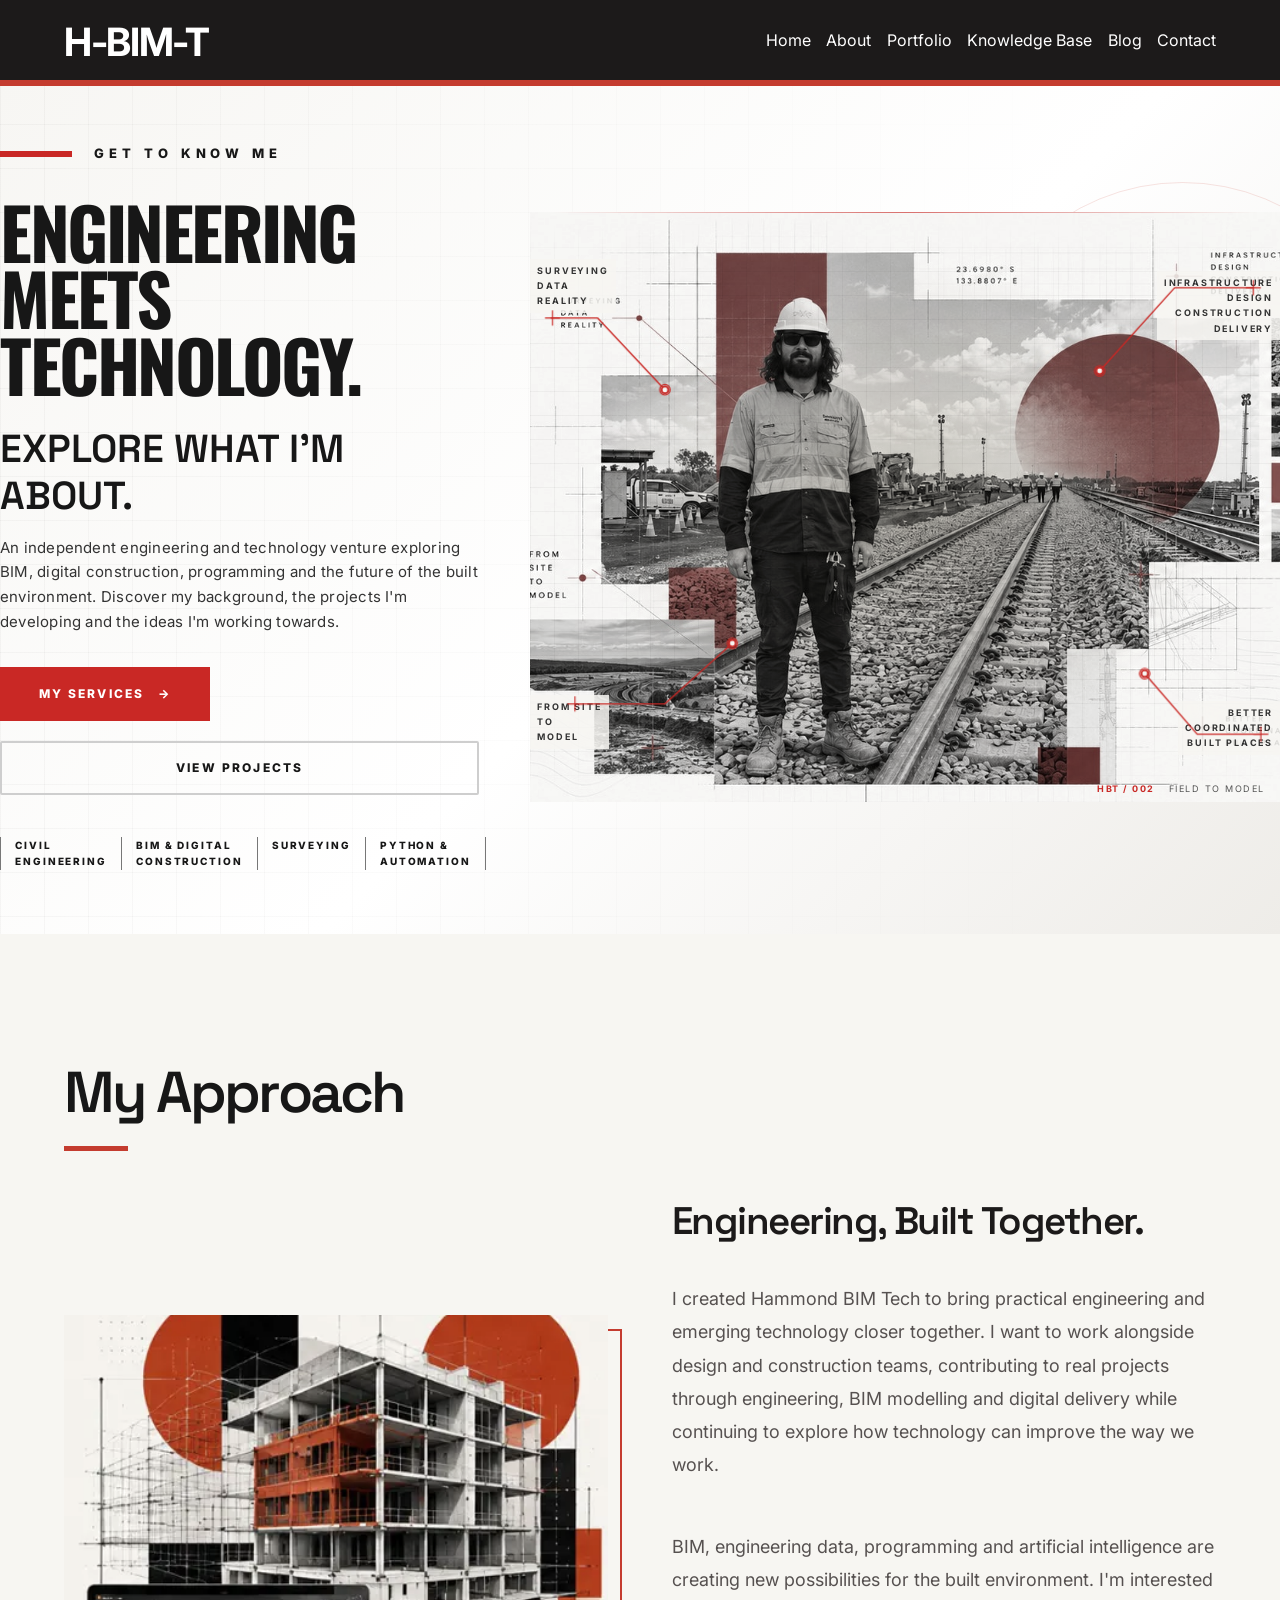
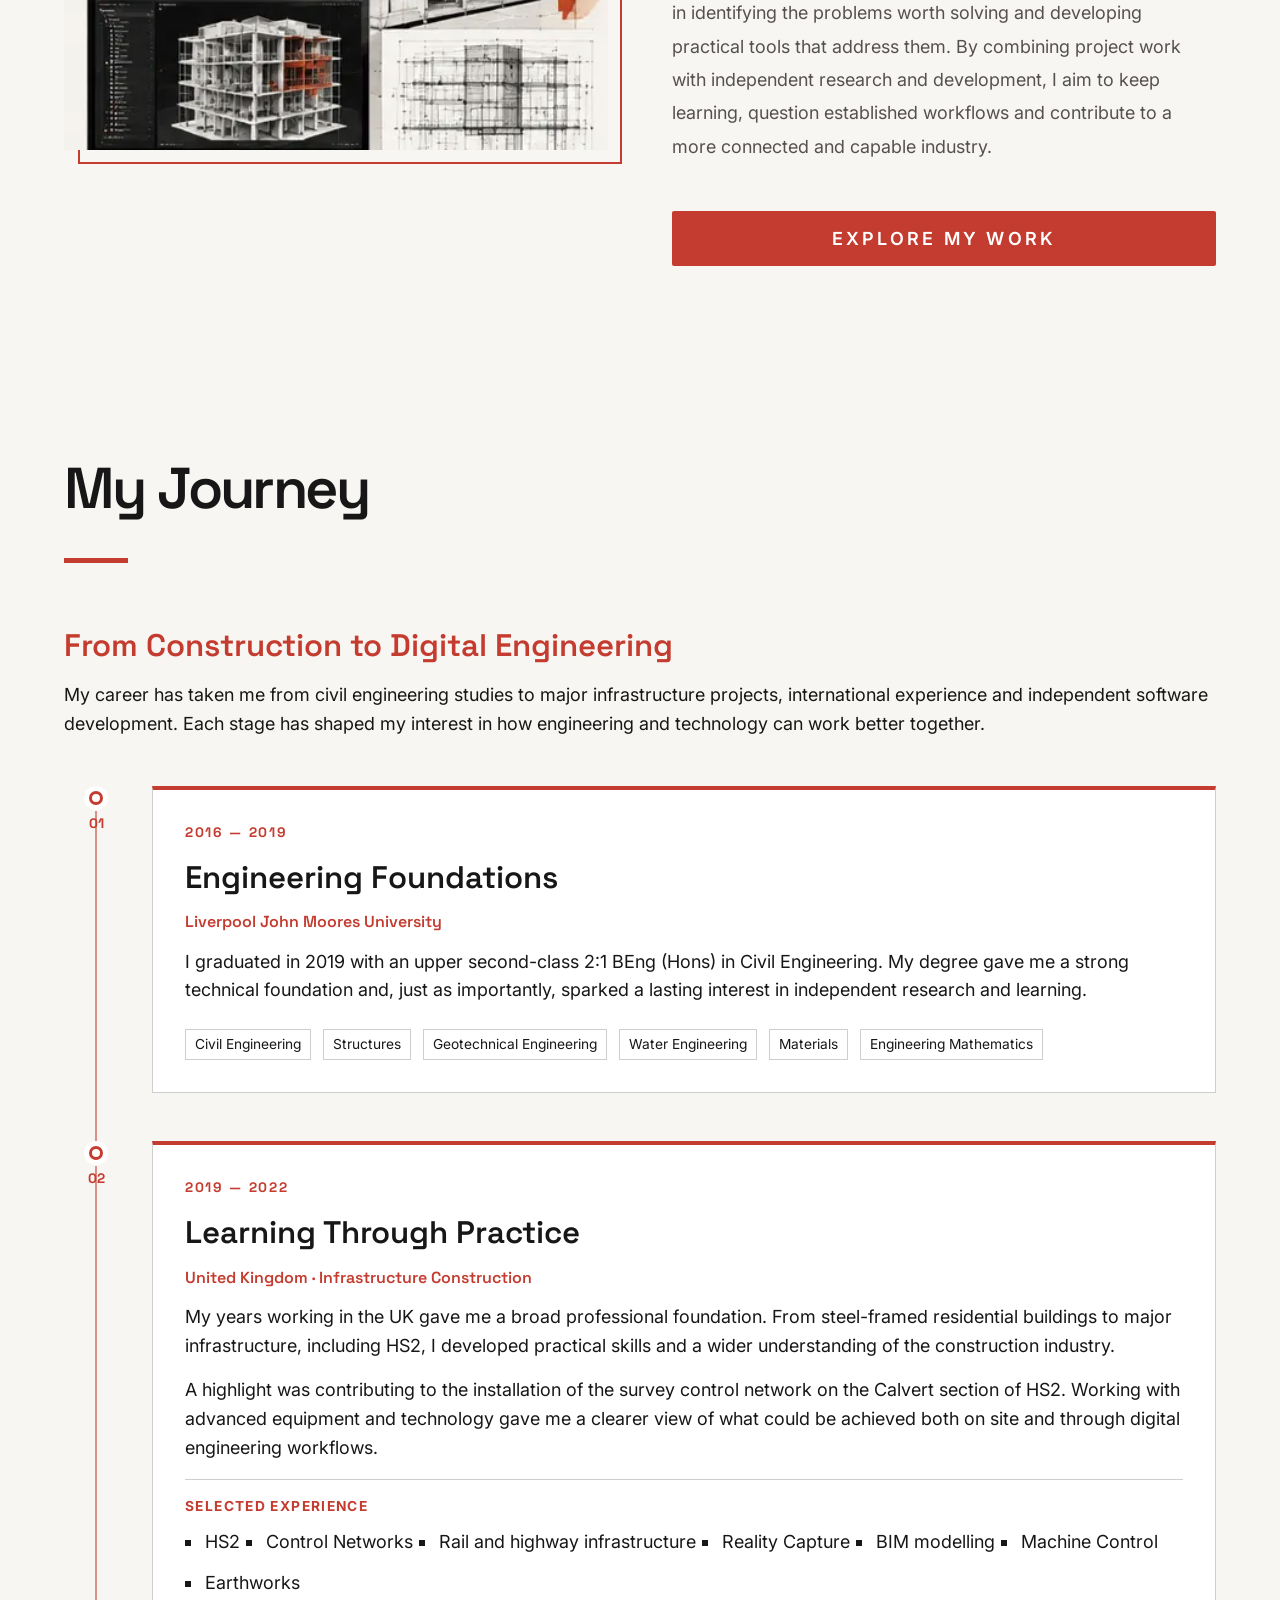
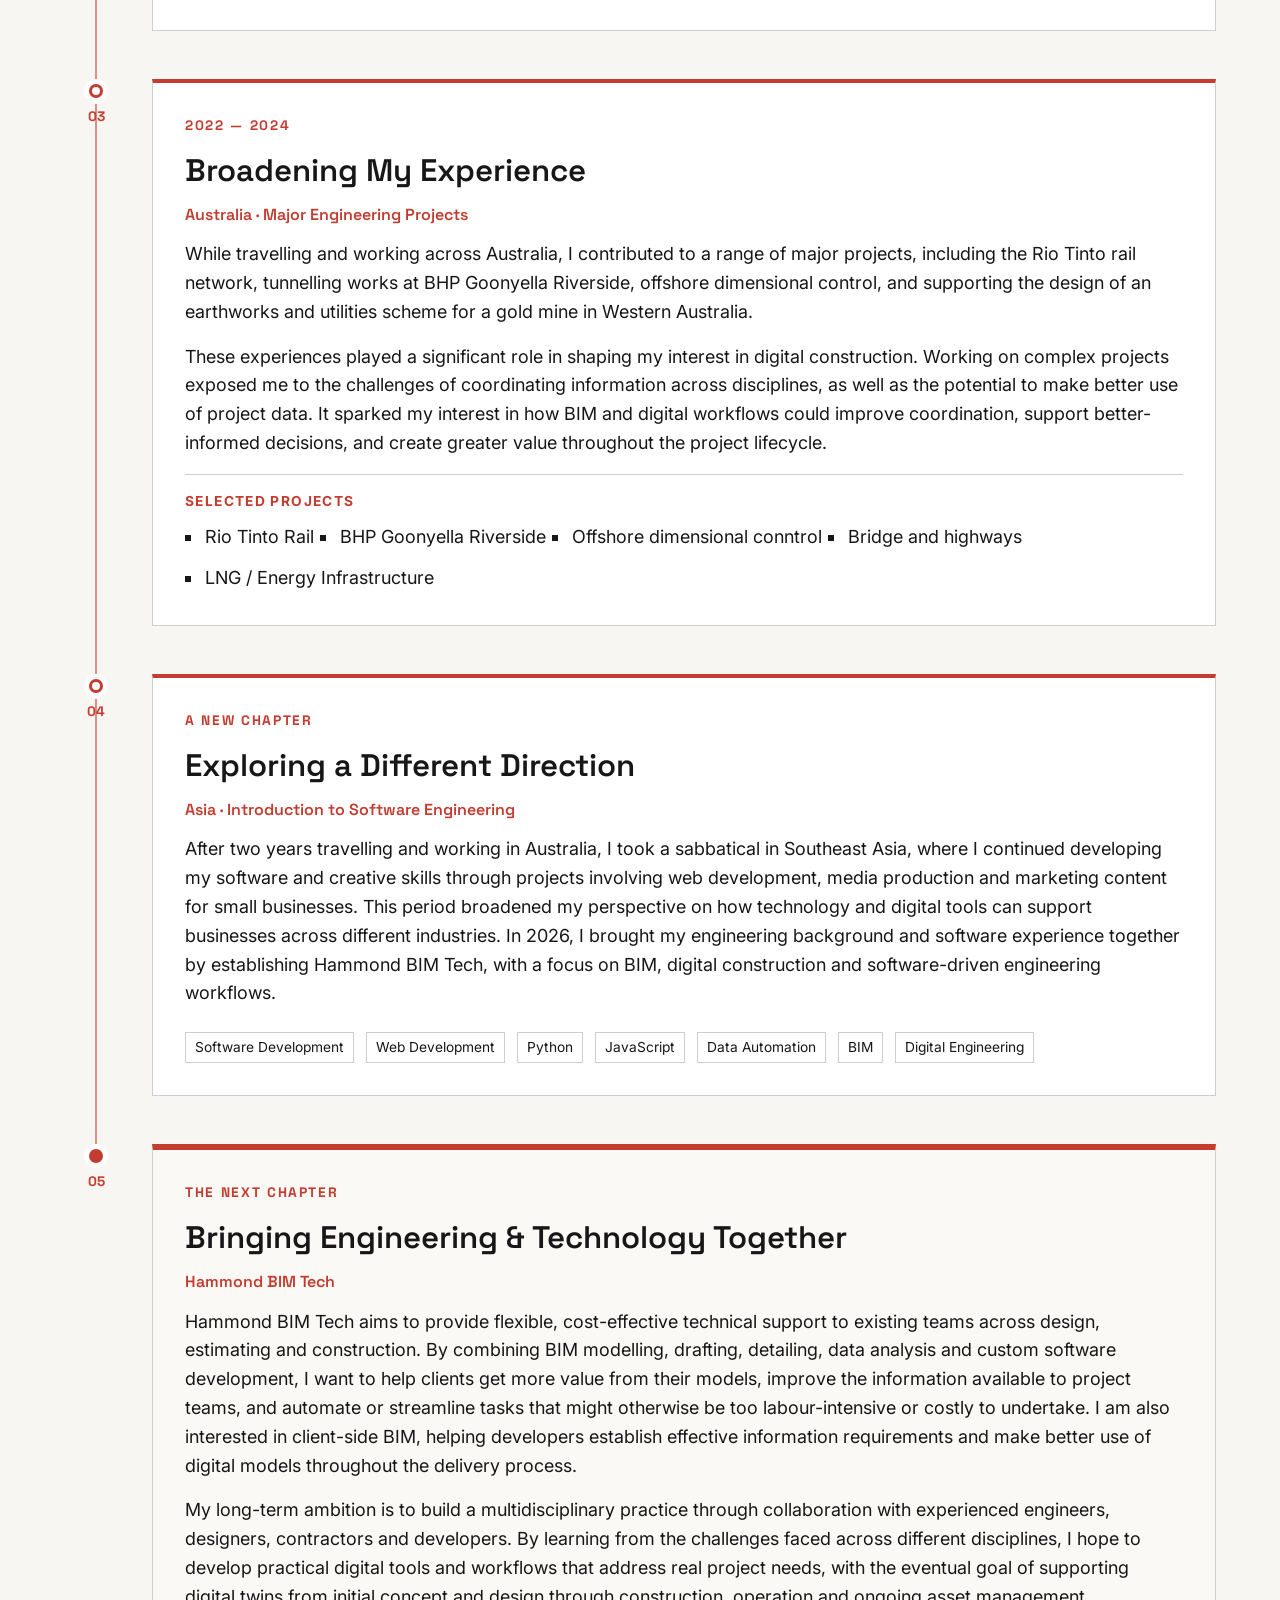
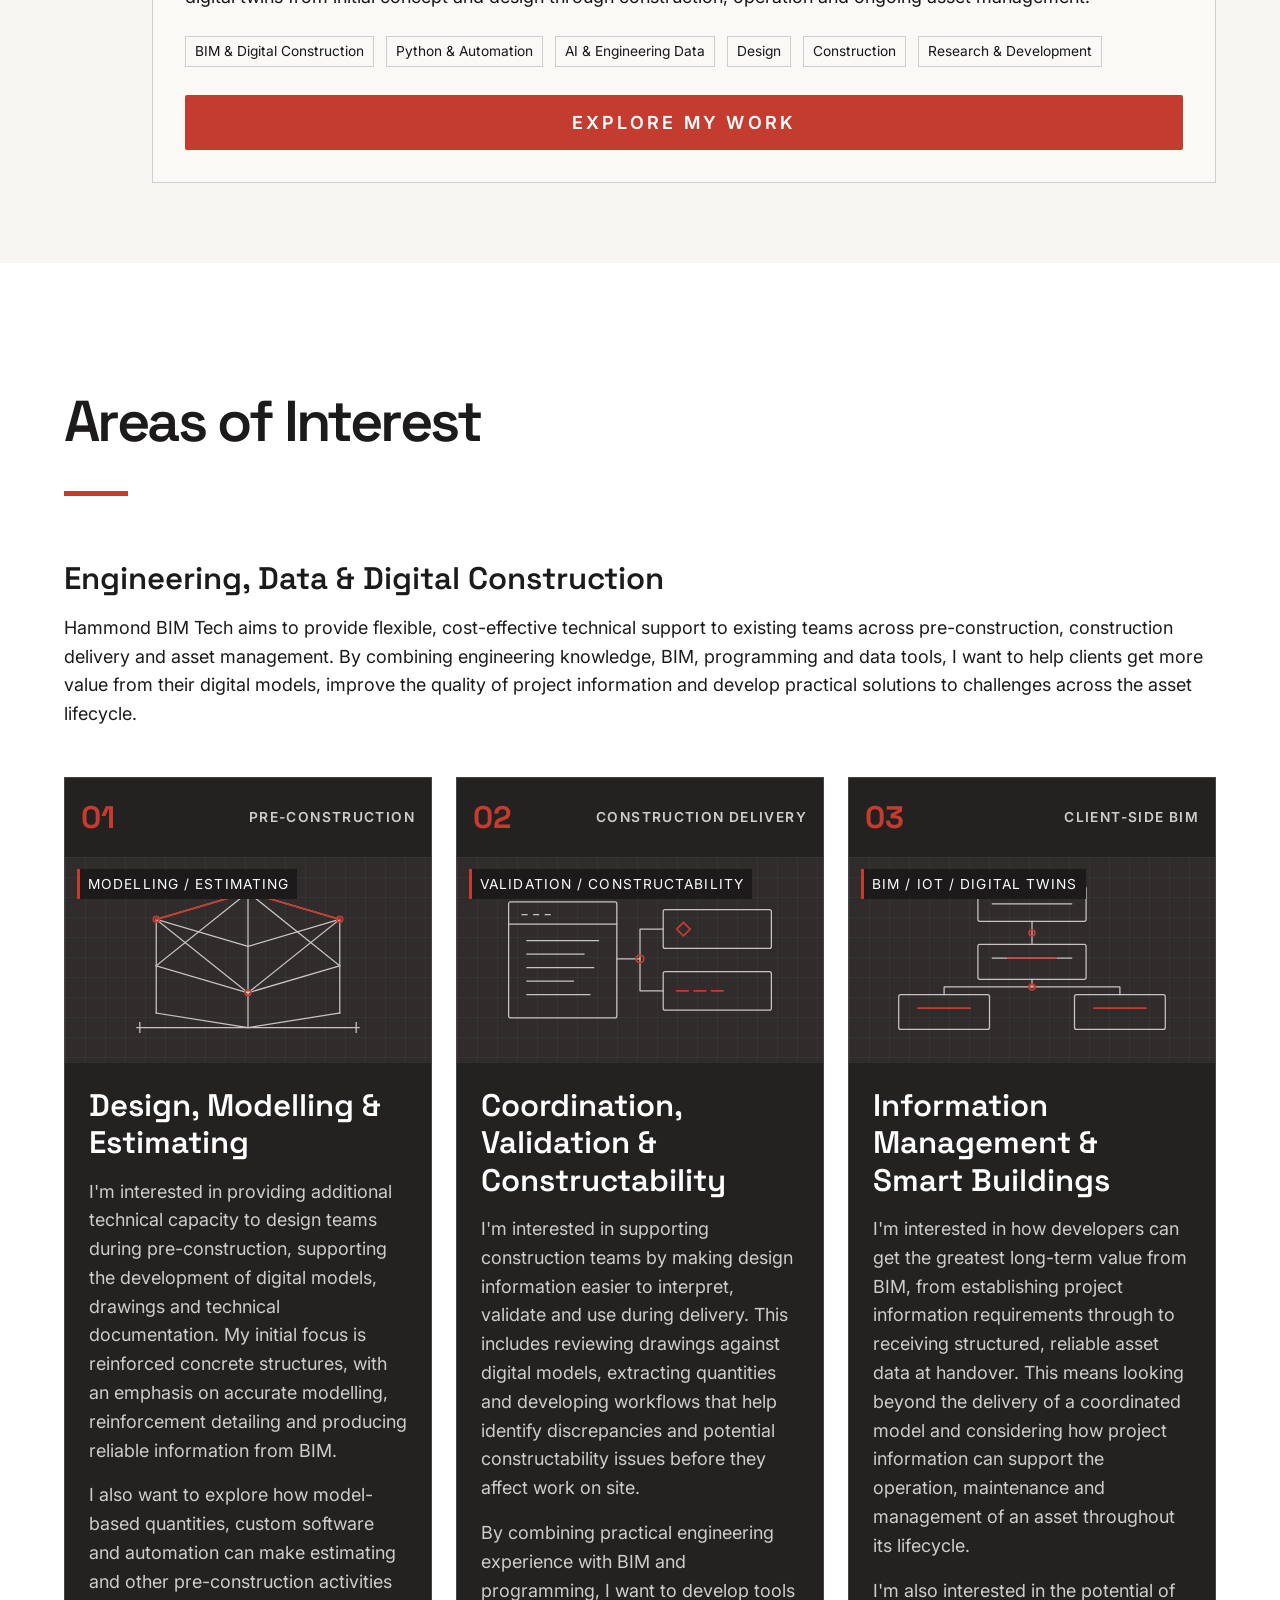
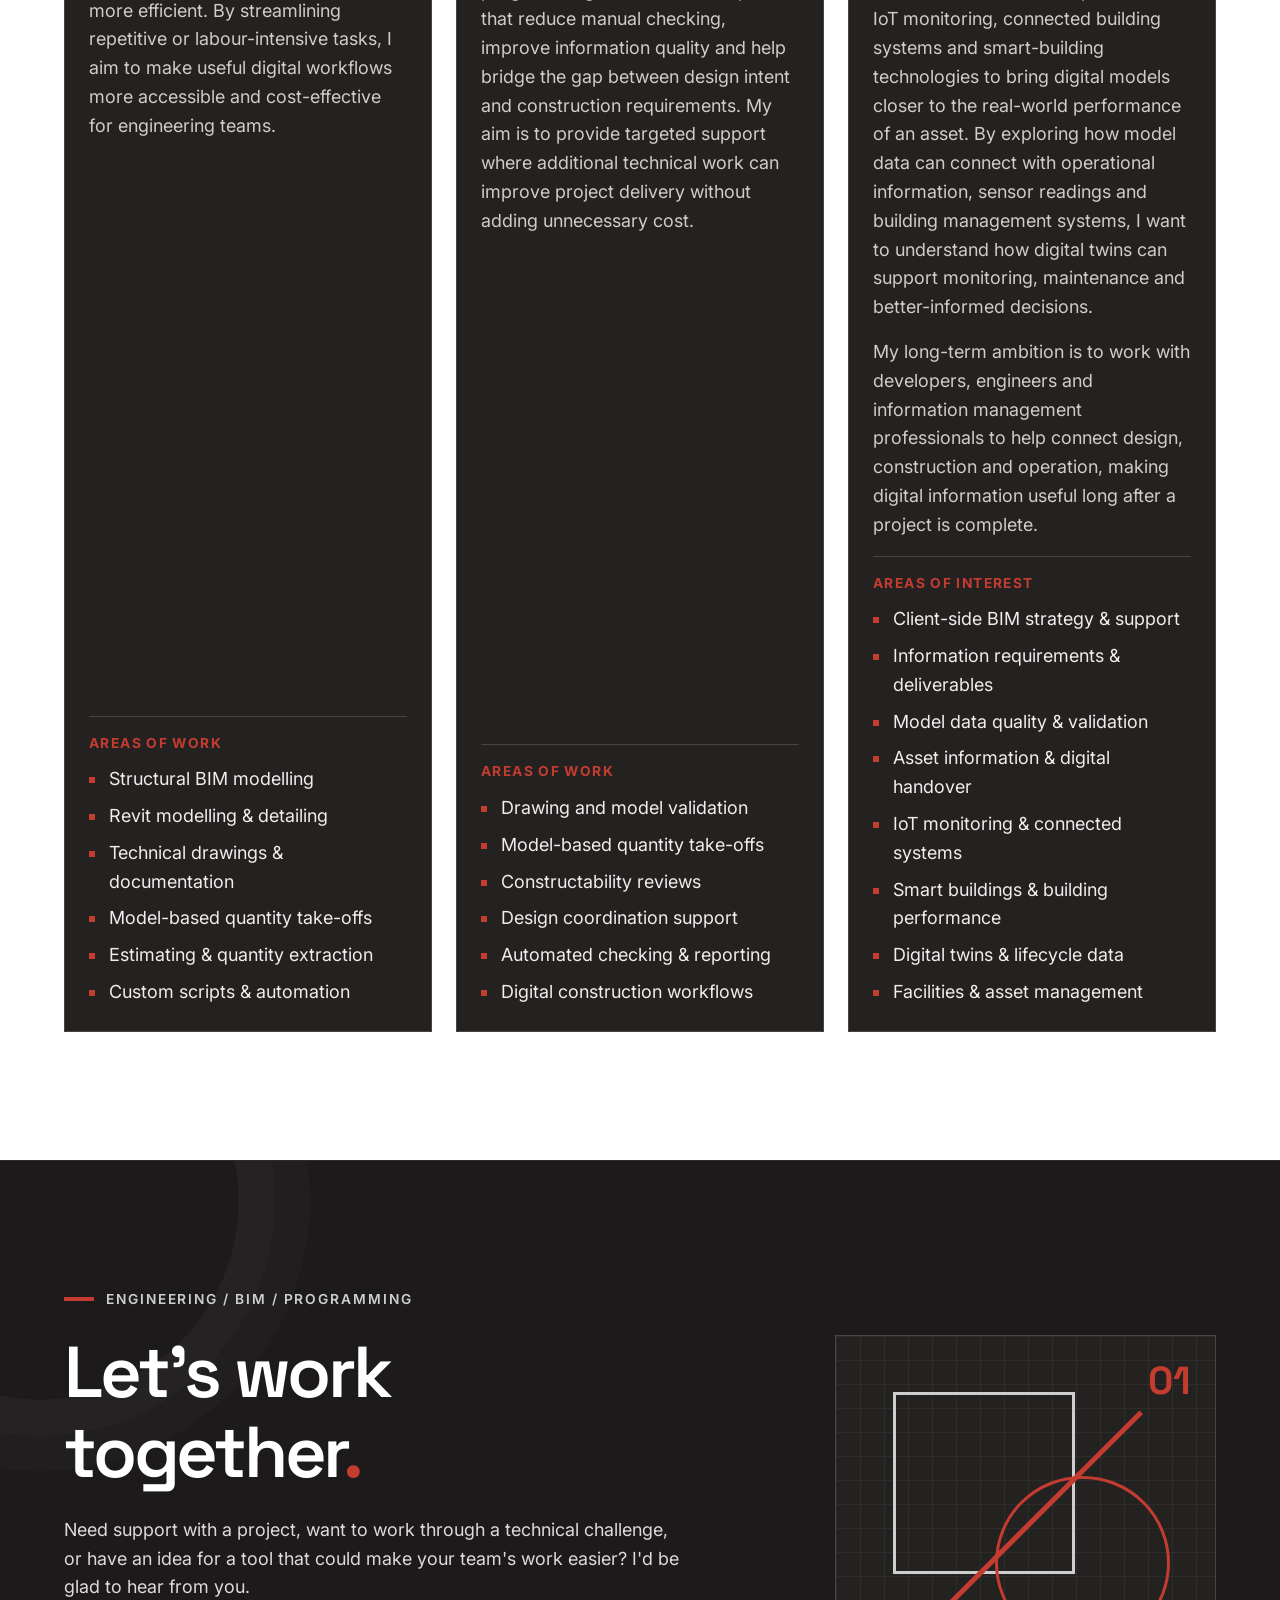
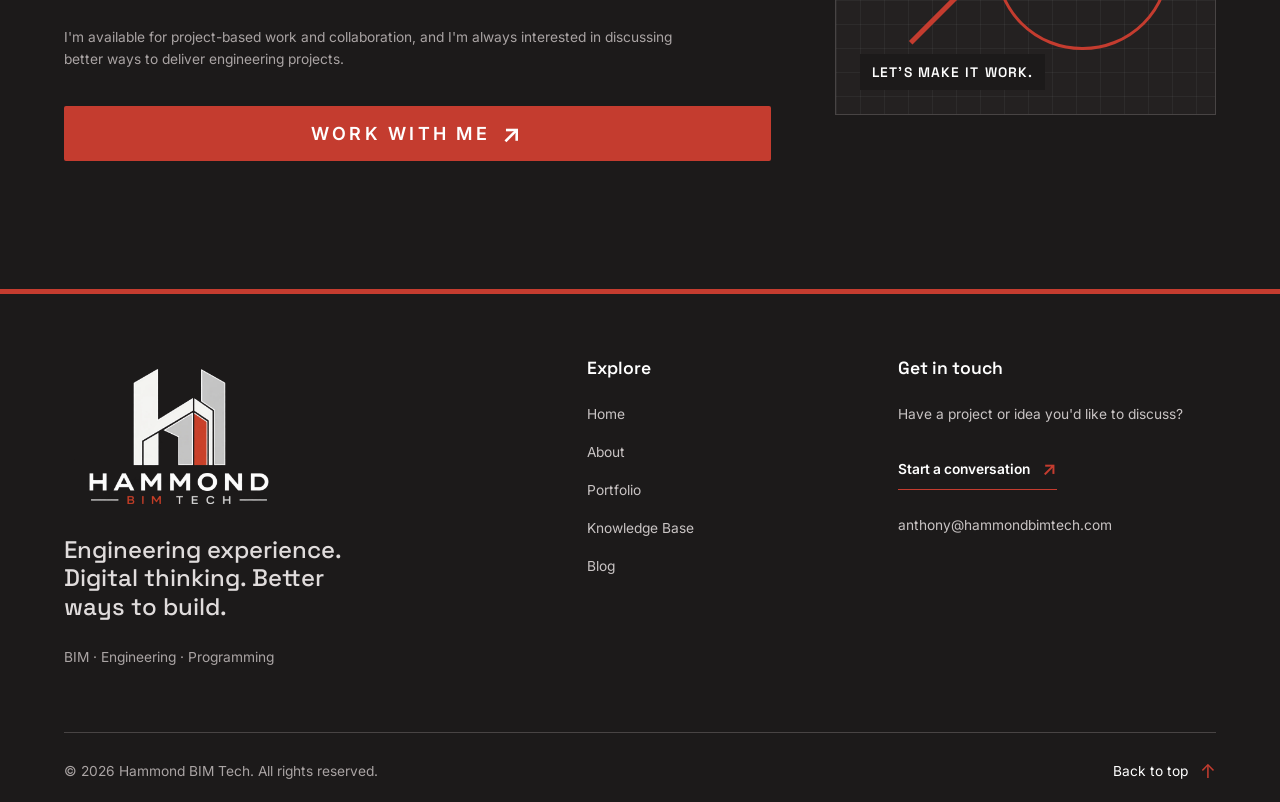
==== commit 07c8c17c: "Update website" ====
--- a/about/index.html
+++ b/about/index.html
@@ -40,7 +40,7 @@
                 </div>
 
                 <div class="about-image">
-                    <img src="/assets/media/Architectural Learning and Digital Workflow.webp"
+                    <img src="/assets/media/BIMG-1.webp"
                         alt="Engineering and digital construction workflows">
                 </div>
             </div>
@@ -140,11 +140,11 @@
                         <h5>Australia · Major Engineering Projects</h5>
 
                         <p>
-                            While travelling and working across Australia, I contributed to a range of major projects. My experience included work on the Rio Tinto rail network, tunnelling at BHP Goonyella Riverside, offshore dimensional control, and supporting the design of an earthworks and utilities scheme for a gold mine in Western Australia.
-                        </p>
-
-                        <p>
-                            Although a brilliant experience this is where I really set my mind on digital construction. Working on mines with some of the most advanced tech in the world but still building from pdfs and schemes that hadnt been federated, checked and full of clashes and mistakes. Also seeing the data  we were throwing away started me thinkinng there must have be a better way to do things. 
+                            While travelling and working across Australia, I contributed to a range of major projects, including the Rio Tinto rail network, tunnelling works at BHP Goonyella Riverside, offshore dimensional control, and supporting the design of an earthworks and utilities scheme for a gold mine in Western Australia.
+                        </p>
+
+                        <p>
+                            These experiences played a significant role in shaping my interest in digital construction. Working on complex projects exposed me to the challenges of coordinating information across disciplines, as well as the potential to make better use of project data. It sparked my interest in how BIM and digital workflows could improve coordination, support better-informed decisions, and create greater value throughout the project lifecycle.
                         </p>
 
                         <div class="journey-project">
@@ -173,7 +173,7 @@
                         <h5>Asia · Introduction to Software Engineering</h5>
 
                         <p>
-                            After two years travelling and working in Australia, I took a sabbatical and moved to Southeast Asia. During this time, I worked on a range of projects, including websites for small businesses. In 2026, I decided to bring my software experience and engineering background together by establishing Hammond BIM Tech.
+                            After two years travelling and working in Australia, I took a sabbatical in Southeast Asia, where I continued developing my software and creative skills through projects involving web development, media production and marketing content for small businesses. This period broadened my perspective on how technology and digital tools can support businesses across different industries. In 2026, I brought my engineering background and software experience together by establishing Hammond BIM Tech, with a focus on BIM, digital construction and software-driven engineering workflows.
                         </p>
 
 
@@ -201,13 +201,15 @@
                         <h3>Bringing Engineering & Technology Together</h3>
                         <h5>Hammond BIM Tech</h5>
 
-                        <p>
-                            My goal for Hammond BIM Tech is to provide flexible support to engineering teams around the world, from BIM modelling, drafting and detailing to custom software and data tools. I would welcome opportunities to collaborate with established design teams, while also working closely with construction teams to develop models and tools that make the benefits of BIM and digital construction more accessible on site.  
-                        </p>
-
-                        <p>
-                            Artificial intelligence is also changing how we work. I want to explore its practical benefits while understanding its limitations and the implications for information security. I also hope to help technical and non-technical teams make informed decisions about where and how AI should be used.
-                        </p>
+                        
+                        <p>
+                            Hammond BIM Tech aims to provide flexible, cost-effective technical support to existing teams across design, estimating and construction. By combining BIM modelling, drafting, detailing, data analysis and custom software development, I want to help clients get more value from their models, improve the information available to project teams, and automate or streamline tasks that might otherwise be too labour-intensive or costly to undertake. I am also interested in client-side BIM, helping developers establish effective information requirements and make better use of digital models throughout the delivery process.
+                        </p>
+
+                        <p>
+                            My long-term ambition is to build a multidisciplinary practice through collaboration with experienced engineers, designers, contractors and developers. By learning from the challenges faced across different disciplines, I hope to develop practical digital tools and workflows that address real project needs, with the eventual goal of supporting digital twins from initial concept and design through construction, operation and ongoing asset management.
+                        </p>
+
 
                         <div class="journey-tags">
                             <span>BIM & Digital Construction</span>
@@ -240,20 +242,20 @@
             <h5>Engineering, Data & Digital Construction</h5>
 
             <p class="interests-intro">
-                I'm interested in the intersection of engineering and technology, from creating accurate digital models to developing tools that make engineering information more accessible and useful. These are the areas I want to contribute to through project work, collaboration and independent development.
+                Hammond BIM Tech aims to provide flexible, cost-effective technical support to existing teams across pre-construction, construction delivery and asset management. By combining engineering knowledge, BIM, programming and data tools, I want to help clients get more value from their digital models, improve the quality of project information and develop practical solutions to challenges across the asset lifecycle.
             </p>
 
             <div class="interests-grid">
 
-                <!-- 01: Model Creation -->
+                <!-- 01: Pre-construction -->
                 <article class="interest-card">
                     <div class="interest-card-header">
                         <span class="interest-index">01</span>
-                        <span class="interest-category">MODEL CREATION</span>
+                        <span class="interest-category">PRE-CONSTRUCTION</span>
                     </div>
 
                     <div class="interest-graphic interest-graphic-model">
-                        <span class="interest-graphic-label">STRUCTURES / BIM</span>
+                        <span class="interest-graphic-label">MODELLING / ESTIMATING</span>
                         <svg viewBox="0 0 320 180" role="img"
                             aria-label="Abstract structural frame drawing">
                             <g class="interest-drawing">
@@ -280,39 +282,39 @@
                     </div>
 
                     <div class="interest-card-body">
-                        <h3>Model Creation & Drafting</h3>
-
-                        <p>
-                            My initial focus is reinforced concrete structures, with particular attention to the accurate representation of reinforcement. I would welcome opportunities to support experienced design teams on a freelance basis while continuing to develop my understanding of design processes and best practice. I also want to help construction teams prepare for delivery through constructability-focused models and digital information that make requirements clearer before work begins, reducing avoidable delays and issues discovered on site.
-                        </p>
-
-                        <p>
-                            Over time, I aim to extend this work into civil infrastructure, earthworks and drainage, bringing different engineering disciplines together in coordinated digital environments.
+                        <h3>Design, Modelling & Estimating</h3>
+
+                        <p>
+                            I'm interested in providing additional technical capacity to design teams during pre-construction, supporting the development of digital models, drawings and technical documentation. My initial focus is reinforced concrete structures, with an emphasis on accurate modelling, reinforcement detailing and producing reliable information from BIM.
+                        </p>
+
+                        <p>
+                            I also want to explore how model-based quantities, custom software and automation can make estimating and other pre-construction activities more efficient. By streamlining repetitive or labour-intensive tasks, I aim to make useful digital workflows more accessible and cost-effective for engineering teams.
                         </p>
 
                         <div class="interest-services">
                             <span class="interest-services-label">AREAS OF WORK</span>
                             <ul>
                                 <li>Structural BIM modelling</li>
-                                <li>Revit modelling & drafting</li>
-                                <li>Technical documentation</li>
-                                <li>Civil & drainage modelling</li>
-                                <li>Information Models</li>
-                                <li>constructability</li>
+                                <li>Revit modelling & detailing</li>
+                                <li>Technical drawings & documentation</li>
+                                <li>Model-based quantity take-offs</li>
+                                <li>Estimating & quantity extraction</li>
+                                <li>Custom scripts & automation</li>
                             </ul>
                         </div>
                     </div>
                 </article>
 
-                <!-- 02: Programming -->
+                <!-- 02: Construction Delivery -->
                 <article class="interest-card">
                     <div class="interest-card-header">
                         <span class="interest-index">02</span>
-                        <span class="interest-category">PROGRAMMING</span>
+                        <span class="interest-category">CONSTRUCTION DELIVERY</span>
                     </div>
 
                     <div class="interest-graphic interest-graphic-code">
-                        <span class="interest-graphic-label">DATA / AUTOMATION</span>
+                        <span class="interest-graphic-label">VALIDATION / CONSTRUCTABILITY</span>
                         <svg viewBox="0 0 320 180" role="img"
                             aria-label="Abstract engineering data and code diagram">
                             <g class="interest-drawing">
@@ -334,37 +336,39 @@
                     </div>
 
                     <div class="interest-card-body">
-                        <h3>Programming & Automation</h3>
-
-                        <p>
-                            I'm particularly interested in using Python's data tools and IfcOpenShell to build practical applications for construction teams, making model information easier to access and use. I'm also exploring ways to connect existing tools, such as Excel and project management systems, with BIM models and their underlying data. 
-                        </p>
-
-                        <p>
-                            I'm also exploring custom Revit scripts and tools that can automate repetitive tasks, improve consistency and reduce time spent on manual processes.
+                        <h3>Coordination, Validation & Constructability</h3>
+
+                        <p>
+                            I'm interested in supporting construction teams by making design information easier to interpret, validate and use during delivery. This includes reviewing drawings against digital models, extracting quantities and developing workflows that help identify discrepancies and potential constructability issues before they affect work on site.
+                        </p>
+
+                        <p>
+                            By combining practical engineering experience with BIM and programming, I want to develop tools that reduce manual checking, improve information quality and help bridge the gap between design intent and construction requirements. My aim is to provide targeted support where additional technical work can improve project delivery without adding unnecessary cost.
                         </p>
 
                         <div class="interest-services">
                             <span class="interest-services-label">AREAS OF WORK</span>
                             <ul>
-                                <li>Python scripting</li>
-                                <li>IFC data extraction & processing</li>
-                                <li>Revit scripts & automation</li>
-                                <li>Engineering data tools</li>
+                                <li>Drawing and model validation</li>
+                                <li>Model-based quantity take-offs</li>
+                                <li>Constructability reviews</li>
+                                <li>Design coordination support</li>
+                                <li>Automated checking & reporting</li>
+                                <li>Digital construction workflows</li>
                             </ul>
                         </div>
                     </div>
                 </article>
 
-                <!-- 03: BIM and Information Management -->
+                <!-- 03: Client-side BIM & Digital Assets -->
                 <article class="interest-card">
                     <div class="interest-card-header">
                         <span class="interest-index">03</span>
-                        <span class="interest-category">INFORMATION</span>
+                        <span class="interest-category">CLIENT-SIDE BIM</span>
                     </div>
 
                     <div class="interest-graphic interest-graphic-bim">
-                        <span class="interest-graphic-label">BIM / ISO 19650</span>
+                        <span class="interest-graphic-label">BIM / IOT / DIGITAL TWINS</span>
                         <svg viewBox="0 0 320 180" role="img"
                             aria-label="Abstract connected engineering information diagram">
                             <g class="interest-drawing">
@@ -388,25 +392,31 @@
                     </div>
 
                     <div class="interest-card-body">
-                        <h3>BIM & Information Management</h3>
-
-                        <p>
-                            I'm interested in the data infrastructure that supports BIM and information management: from developing databases and integrations for existing common data environments (CDEs) to building bespoke data-management tools that fit the workflows of individual organisations.
-                        </p>
-
-                        <p>
-                            I'm also interested in helping trade and construction teams understand how BIM and digital construction can support their work, particularly during pre-construction planning, when coordination issues can be identified before they become problems on site.
+                        <h3>Information Management & Smart Buildings</h3>
+
+                        <p>
+                            I'm interested in how developers can get the greatest long-term value from BIM, from establishing project information requirements through to receiving structured, reliable asset data at handover. This means looking beyond the delivery of a coordinated model and considering how project information can support the operation, maintenance and management of an asset throughout its lifecycle.
+                        </p>
+
+                        <p>
+                            I'm also interested in the potential of IoT monitoring, connected building systems and smart-building technologies to bring digital models closer to the real-world performance of an asset. By exploring how model data can connect with operational information, sensor readings and building management systems, I want to understand how digital twins can support monitoring, maintenance and better-informed decisions.
+                        </p>
+
+                        <p>
+                            My long-term ambition is to work with developers, engineers and information management professionals to help connect design, construction and operation, making digital information useful long after a project is complete.
                         </p>
 
                         <div class="interest-services">
                             <span class="interest-services-label">AREAS OF INTEREST</span>
                             <ul>
-                                <li>BIM & information management</li>
-                                <li>Model data and classification</li>
-                                <li>Digital coordination workflows</li>
-                                <li>Engineering automation & AI</li>
-                                <li>Database Engineering</li>
-                                <li>BIM Education</li>
+                                <li>Client-side BIM strategy & support</li>
+                                <li>Information requirements & deliverables</li>
+                                <li>Model data quality & validation</li>
+                                <li>Asset information & digital handover</li>
+                                <li>IoT monitoring & connected systems</li>
+                                <li>Smart buildings & building performance</li>
+                                <li>Digital twins & lifecycle data</li>
+                                <li>Facilities & asset management</li>
                             </ul>
                         </div>
                     </div>
@@ -415,6 +425,7 @@
             </div>
         </div>
     </section>
+
 
     
     <!-- Call to action -->
